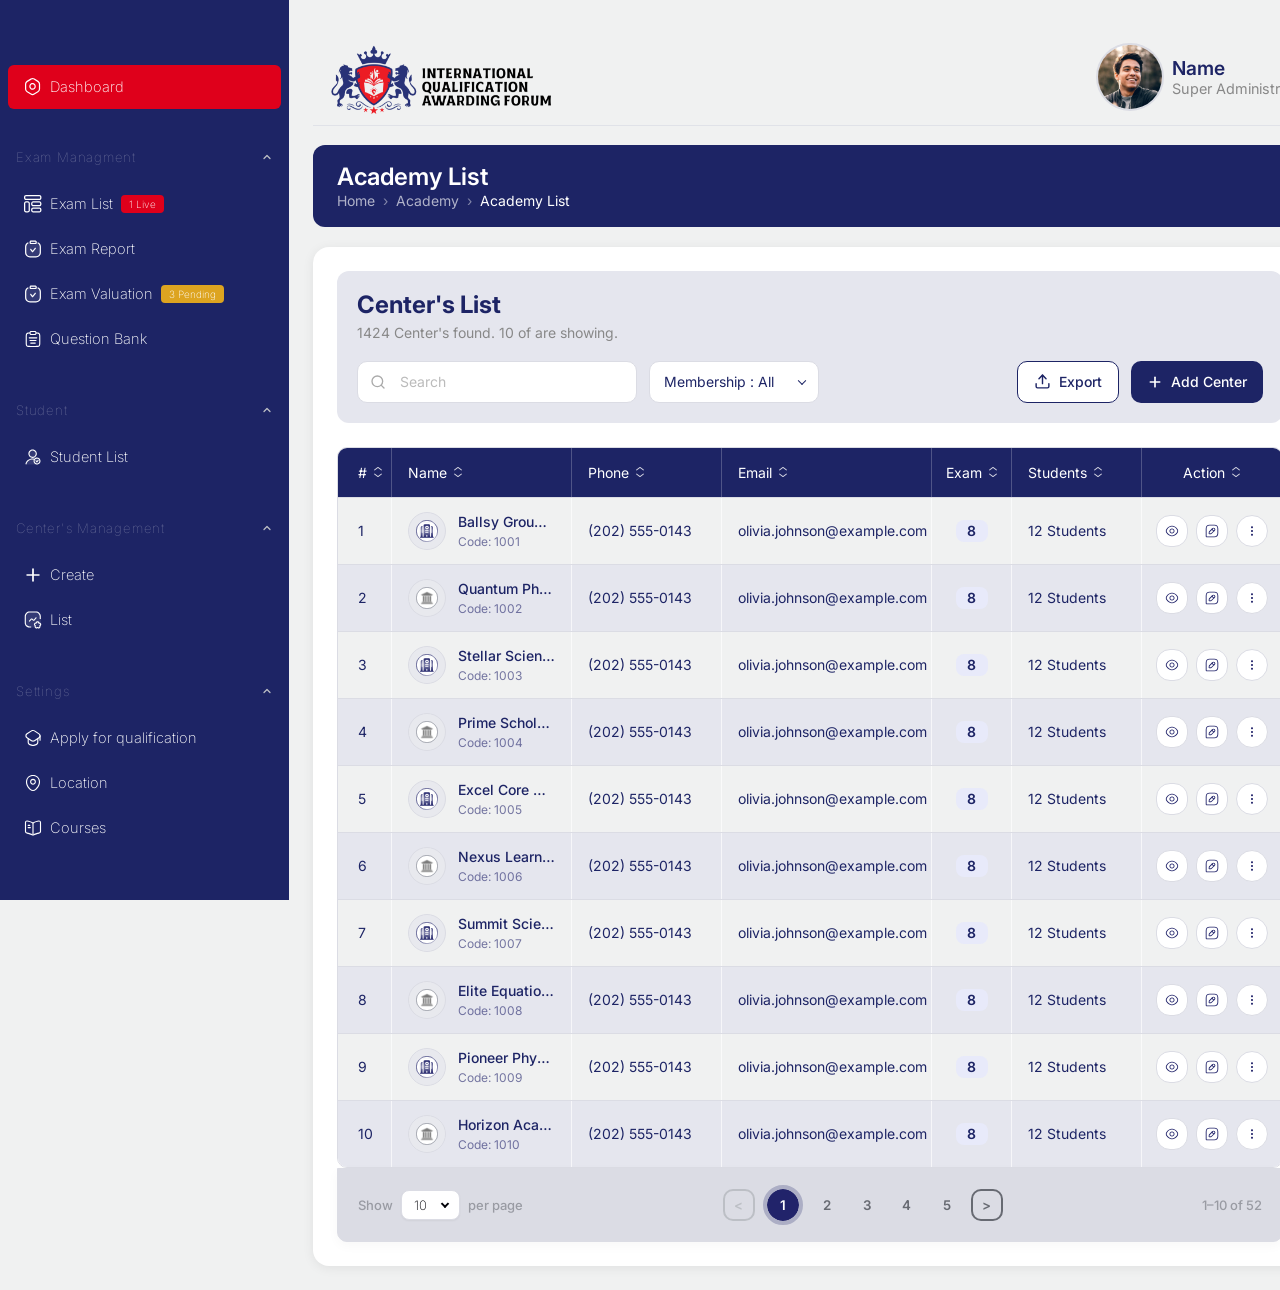
==== academy-list.html @ 402b2218 "Implement Academy List page responsive design adjustments, control box styling, sidebar fixes, and p" ====
<!DOCTYPE html>
<html lang="en">
<head>
<meta charset="UTF-8" />
<meta name="viewport" content="width=device-width, initial-scale=1.0" />
<title>Academy List – IQAF</title>
<link rel="preconnect" href="https://fonts.googleapis.com" />
<link rel="preconnect" href="https://fonts.gstatic.com" crossorigin />
<link href="https://fonts.googleapis.com/css2?family=Inter:wght@300;400;500;600;700;800;900&display=swap" rel="stylesheet" />

<!-- 1. Design tokens -->
<link rel="stylesheet" href="css/tokens.css" />
<!-- 2. Global reset -->
<link rel="stylesheet" href="css/base.css" />
<!-- 3. Page shell -->
<link rel="stylesheet" href="css/layout.css" />
<!-- 4. Shared components -->
<link rel="stylesheet" href="css/components/sidebar.css" />
<link rel="stylesheet" href="css/components/topbar.css" />
<link rel="stylesheet" href="css/components/table.css" />
<!-- 5. Academy List page styles (desktop) -->
<link rel="stylesheet" href="css/pages/academy-list.css" />
<!-- 6. Global responsive overrides -->
<link rel="stylesheet" href="css/responsive.css" />
<!-- 7. Academy List mobile overrides (must be last to win) -->
<link rel="stylesheet" href="css/pages/academy-list-responsive.css" />
</head>
<body class="al-page">

<!-- Hamburger (mobile) -->
<button class="hamburger" id="hamburger" aria-label="Toggle menu">
  <span></span><span></span><span></span><span></span>
</button>
<div class="overlay" id="overlay"></div>

<div class="layout">

  <!-- ==================== SIDEBAR ==================== -->
  <aside class="sidebar" id="sidebar">
    <nav class="sidebar-nav">

      <!-- Dashboard -->
      <a class="nav-item active" href="index.html">
        <img src="images/icon/Dashboard.svg" alt="" />
        Dashboard
      </a>

      <!-- Exam Management -->
      <div class="sidebar-group">
        <div class="nav-section-label">
          Exam Managment
          <svg class="chevron-svg" viewBox="0 0 24 24" fill="none" stroke="currentColor" stroke-width="2.5" stroke-linecap="round" stroke-linejoin="round"><path d="M18 15l-6-6-6 6"/></svg>
        </div>
        <div class="sidebar-group-content">
          <a class="nav-item" href="#">
            <img src="images/icon/ExamList.svg" alt="" />
            Exam List
            <span class="nav-badge badge-live">1 Live</span>
          </a>
          <a class="nav-item" href="#">
            <img src="images/icon/ExamReport.svg" alt="" />
            Exam Report
          </a>
          <a class="nav-item" href="#">
            <img src="images/icon/ExamValuation.svg" alt="" />
            Exam Valuation
            <span class="nav-badge badge-pending">3 Pending</span>
          </a>
          <a class="nav-item" href="#">
            <img src="images/icon/QuestionBank.svg" alt="" />
            Question Bank
          </a>
        </div>
      </div>

      <!-- Student -->
      <div class="sidebar-group">
        <div class="nav-section-label">
          Student
          <svg class="chevron-svg" viewBox="0 0 24 24" fill="none" stroke="currentColor" stroke-width="2.5" stroke-linecap="round" stroke-linejoin="round"><path d="M18 15l-6-6-6 6"/></svg>
        </div>
        <div class="sidebar-group-content">
          <a class="nav-item" href="#">
            <img src="images/icon/StudentList.svg" alt="" />
            Student List
          </a>
        </div>
      </div>

      <!-- Center's Management -->
      <div class="sidebar-group">
        <div class="nav-section-label">
          Center's Management
          <svg class="chevron-svg" viewBox="0 0 24 24" fill="none" stroke="currentColor" stroke-width="2.5" stroke-linecap="round" stroke-linejoin="round"><path d="M18 15l-6-6-6 6"/></svg>
        </div>
        <div class="sidebar-group-content">
          <a class="nav-item" href="#">
            <img src="images/icon/Create.svg" alt="" />
            Create
          </a>
          <a class="nav-item" href="academy-list.html">
            <img src="images/icon/List.svg" alt="" />
            List
          </a>
        </div>
      </div>

      <!-- Settings -->
      <div class="sidebar-group">
        <div class="nav-section-label">
          Settings
          <svg class="chevron-svg" viewBox="0 0 24 24" fill="none" stroke="currentColor" stroke-width="2.5" stroke-linecap="round" stroke-linejoin="round"><path d="M18 15l-6-6-6 6"/></svg>
        </div>
        <div class="sidebar-group-content">
          <a class="nav-item" href="#">
            <img src="images/icon/Applyforqualification.svg" alt="" />
            Apply for qualification
          </a>
          <a class="nav-item" href="#">
            <img src="images/icon/Location.svg" alt="" />
            Location
          </a>
          <a class="nav-item" href="#">
            <img src="images/icon/CoursesBook.svg" alt="" />
            Courses
          </a>
        </div>
      </div>

      <!-- Log Out -->
      <a class="nav-item logout" href="#">
        <img src="images/icon/LogOut.svg" alt="" />
        Log Out
      </a>

    </nav>
  </aside>

  <!-- ==================== MAIN ==================== -->
  <main class="main">

    <!-- TOPBAR -->
    <header class="topbar">
      <div class="topbar-logo">
        <img src="images/logo/logo.svg" alt="IQAF Logo" />
      </div>
      <div class="topbar-profile">
        <img src="images/people/SuperAdmin.jpg" alt="Admin" />
        <div>
          <div class="topbar-name">Name</div>
          <div class="topbar-role">Super Administrator</div>
        </div>
      </div>
    </header>

    <!-- PAGE CONTENT -->
    <div class="al-content">

      <!-- Page header band wrapper -->
      <div class="al-mobile-header-outer">
        <div class="al-page-header">
          <div class="al-header-left">
            <h1 class="al-page-title">Academy List</h1>
            <nav class="al-breadcrumb" aria-label="Breadcrumb">
              <span>Home</span>
              <span class="al-bc-sep">&#8250;</span>
              <span>Academy</span>
              <span class="al-bc-sep">&#8250;</span>
              <span class="al-bc-active">Academy List</span>
            </nav>
          </div>
          <div class="al-header-profile">
            <img src="images/people/SuperAdmin.jpg" alt="Super Admin" />
          </div>
        </div>
      </div>

      <!-- Outer white card -->
      <div class="al-outer-card">

        <!-- Section Controls Box -->
        <div class="al-controls-box">
          <!-- Section top: title + count -->
          <div class="al-section-top">
            <div class="al-section-heading">
              <h2 class="al-section-title">Center's List</h2>
              <p class="al-section-subtitle">1424 Center's found. 10 of are showing.</p>
            </div>
          </div>

          <!-- Controls: search + membership filter + export + add center (4-column grid) -->
          <div class="al-controls-row">
            <div class="al-search-wrap">
              <span class="al-search-icon" aria-hidden="true">
                <svg viewBox="0 0 24 24" fill="none" stroke="currentColor" stroke-width="2" stroke-linecap="round" stroke-linejoin="round">
                  <circle cx="11" cy="11" r="8"/>
                  <line x1="21" y1="21" x2="16.65" y2="16.65"/>
                </svg>
              </span>
              <input class="al-search-input" type="search" placeholder="Search" aria-label="Search centers" />
            </div>
            <div class="al-filter-wrap">
              <select class="al-filter-select" aria-label="Filter by membership">
                <option value="">Membership : All</option>
                <option value="basic">Basic</option>
                <option value="standard">Standard</option>
                <option value="premium">Premium</option>
              </select>
            </div>
            <div class="al-controls-actions">
              <button class="al-btn al-btn-export" type="button">
                <!-- Export / upload icon -->
                <svg viewBox="0 0 24 24" fill="none" stroke="currentColor" stroke-width="2" stroke-linecap="round" stroke-linejoin="round" aria-hidden="true">
                  <path d="M21 15v4a2 2 0 0 1-2 2H5a2 2 0 0 1-2-2v-4"/>
                  <polyline points="17 8 12 3 7 8"/>
                  <line x1="12" y1="3" x2="12" y2="15"/>
                </svg>
                Export
              </button>
              <button class="al-btn al-btn-add" type="button">
                <!-- Plus icon (SVG for consistent sizing) -->
                <svg width="16" height="16" viewBox="0 0 24 24" fill="none" stroke="currentColor" stroke-width="2.5" stroke-linecap="round" aria-hidden="true">
                  <line x1="12" y1="5" x2="12" y2="19"/>
                  <line x1="5" y1="12" x2="19" y2="12"/>
                </svg>
                Add Center
              </button>
            </div>
          </div>
        </div>

        <!-- Table wrapper (scrollable on narrow viewports) -->
        <div class="al-table-outer">
          <div class="al-table-border">
            <div class="al-table" role="table" aria-label="Centers List">

              <!-- ── HEADER ── -->
              <div class="al-thead" role="rowgroup">
                <div class="al-header-row" role="row">
                  <div class="al-th al-col-num" role="columnheader">
                    #
                    <svg class="al-sort-icon" viewBox="0 0 24 24" fill="none" stroke="currentColor" stroke-linecap="round" stroke-linejoin="round" aria-hidden="true">
                      <path class="al-sort-up"   d="M4 9l8-6 8 6"/>
                      <path class="al-sort-down" d="M4 15l8 6 8-6"/>
                    </svg>
                  </div>
                  <div class="al-th al-col-name" role="columnheader">
                    Name
                    <svg class="al-sort-icon" viewBox="0 0 24 24" fill="none" stroke="currentColor" stroke-linecap="round" stroke-linejoin="round" aria-hidden="true">
                      <path class="al-sort-up"   d="M4 9l8-6 8 6"/>
                      <path class="al-sort-down" d="M4 15l8 6 8-6"/>
                    </svg>
                  </div>
                  <div class="al-th al-col-phone" role="columnheader">
                    Phone
                    <svg class="al-sort-icon" viewBox="0 0 24 24" fill="none" stroke="currentColor" stroke-linecap="round" stroke-linejoin="round" aria-hidden="true">
                      <path class="al-sort-up"   d="M4 9l8-6 8 6"/>
                      <path class="al-sort-down" d="M4 15l8 6 8-6"/>
                    </svg>
                  </div>
                  <div class="al-th al-col-email" role="columnheader">
                    Email
                    <svg class="al-sort-icon" viewBox="0 0 24 24" fill="none" stroke="currentColor" stroke-linecap="round" stroke-linejoin="round" aria-hidden="true">
                      <path class="al-sort-up"   d="M4 9l8-6 8 6"/>
                      <path class="al-sort-down" d="M4 15l8 6 8-6"/>
                    </svg>
                  </div>
                  <div class="al-th al-col-exam" role="columnheader">
                    Exam
                    <svg class="al-sort-icon" viewBox="0 0 24 24" fill="none" stroke="currentColor" stroke-linecap="round" stroke-linejoin="round" aria-hidden="true">
                      <path class="al-sort-up"   d="M4 9l8-6 8 6"/>
                      <path class="al-sort-down" d="M4 15l8 6 8-6"/>
                    </svg>
                  </div>
                  <div class="al-th al-col-students" role="columnheader">
                    Students
                    <svg class="al-sort-icon" viewBox="0 0 24 24" fill="none" stroke="currentColor" stroke-linecap="round" stroke-linejoin="round" aria-hidden="true">
                      <path class="al-sort-up"   d="M4 9l8-6 8 6"/>
                      <path class="al-sort-down" d="M4 15l8 6 8-6"/>
                    </svg>
                  </div>
                  <div class="al-th al-col-action" role="columnheader">
                    Action
                    <svg class="al-sort-icon" viewBox="0 0 24 24" fill="none" stroke="currentColor" stroke-linecap="round" stroke-linejoin="round" aria-hidden="true">
                      <path class="al-sort-up"   d="M4 9l8-6 8 6"/>
                      <path class="al-sort-down" d="M4 15l8 6 8-6"/>
                    </svg>
                  </div>
                </div>
              </div><!-- /al-thead -->

              <!-- ── BODY ── -->
              <div class="al-tbody" role="rowgroup">

                <!-- ── ROW 1 ── -->
                <div class="al-row" role="row">
                  <div class="al-row-main">
                    <div class="al-td al-col-num" role="cell">1</div>
                    <div class="al-td al-col-name" role="cell">
                      <div class="al-center-info">
                        <div class="al-center-avatar">
                          <img src="images/icon/TopAcademies1.svg" alt="" />
                        </div>
                        <div class="al-center-text">
                          <div class="al-center-name">Ballsy Group Foundation ...</div>
                          <div class="al-center-code">Code: 1001</div>
                        </div>
                      </div>
                    </div>
                    <div class="al-td al-col-phone" role="cell">(202) 555-0143</div>
                    <div class="al-td al-col-email" role="cell">olivia.johnson@example.com</div>
                    <div class="al-td al-col-exam"  role="cell"><span class="al-exam-badge">8</span></div>
                    <div class="al-td al-col-students" role="cell">12 Students</div>
                    <div class="al-td al-col-action" role="cell">
                      <div class="action-icons">
                        <button class="action-btn" aria-label="View"><img src="images/icon/ActionEye.svg" alt="" /></button>
                        <button class="action-btn" aria-label="Edit"><img src="images/icon/ActionPen.svg" alt="" /></button>
                        <button class="action-btn" aria-label="More"><img src="images/icon/ActionDots.svg" alt="" /></button>
                      </div>
                    </div>
                    <button class="al-expand-btn" aria-label="Expand row" aria-expanded="false">
                      <svg viewBox="0 0 24 24" fill="none" stroke="currentColor" stroke-width="2.5" stroke-linecap="round" stroke-linejoin="round"><path d="M15 3h6v6"/><path d="M9 21H3v-6"/><line x1="21" y1="3" x2="14" y2="10"/><line x1="3" y1="21" x2="10" y2="14"/></svg>
                    </button>
                  </div>
                  <div class="al-row-detail">
                    <div class="al-detail-item"><span class="al-detail-label">Sl</span><span class="al-detail-value">: 1</span></div>
                    <div class="al-detail-item">
                      <span class="al-detail-label">Name</span>
                      <span class="al-detail-value">
                        <div class="al-center-info">
                          <div class="al-center-avatar"><img src="images/icon/TopAcademies1.svg" alt="" /></div>
                          <div class="al-center-text">
                            <div class="al-center-name">Ballsy Group Foundation ...</div>
                            <div class="al-center-code">Code: 1001</div>
                          </div>
                        </div>
                      </span>
                    </div>
                    <div class="al-detail-item"><span class="al-detail-label">Phone</span><span class="al-detail-value">(202) 555-0143</span></div>
                    <div class="al-detail-item"><span class="al-detail-label">Email</span><span class="al-detail-value">olivia.johnson@example.com</span></div>
                    <div class="al-detail-item"><span class="al-detail-label">Exam</span><span class="al-detail-value"><span class="al-exam-badge">8</span></span></div>
                    <div class="al-detail-item"><span class="al-detail-label">Students</span><span class="al-detail-value">12 Students</span></div>
                    <div class="al-detail-item">
                      <span class="al-detail-label">Action</span>
                      <span class="al-detail-value">
                        <div class="action-icons">
                          <button class="action-btn" aria-label="View"><img src="images/icon/ActionEye.svg" alt="" /></button>
                          <button class="action-btn" aria-label="Edit"><img src="images/icon/ActionPen.svg" alt="" /></button>
                          <button class="action-btn" aria-label="More"><img src="images/icon/ActionDots.svg" alt="" /></button>
                        </div>
                      </span>
                    </div>
                    <button class="al-collapse-btn" type="button">Collapse Table</button>
                  </div>
                </div>

                <!-- ── ROW 2 ── -->
                <div class="al-row" role="row">
                  <div class="al-row-main">
                    <div class="al-td al-col-num" role="cell">2</div>
                    <div class="al-td al-col-name" role="cell">
                      <div class="al-center-info">
                        <div class="al-center-avatar"><img src="images/icon/TopAcademies2.svg" alt="" /></div>
                        <div class="al-center-text">
                          <div class="al-center-name">Quantum Physics Institute</div>
                          <div class="al-center-code">Code: 1002</div>
                        </div>
                      </div>
                    </div>
                    <div class="al-td al-col-phone" role="cell">(202) 555-0143</div>
                    <div class="al-td al-col-email" role="cell">olivia.johnson@example.com</div>
                    <div class="al-td al-col-exam"  role="cell"><span class="al-exam-badge">8</span></div>
                    <div class="al-td al-col-students" role="cell">12 Students</div>
                    <div class="al-td al-col-action" role="cell">
                      <div class="action-icons">
                        <button class="action-btn" aria-label="View"><img src="images/icon/ActionEye.svg" alt="" /></button>
                        <button class="action-btn" aria-label="Edit"><img src="images/icon/ActionPen.svg" alt="" /></button>
                        <button class="action-btn" aria-label="More"><img src="images/icon/ActionDots.svg" alt="" /></button>
                      </div>
                    </div>
                    <button class="al-expand-btn" aria-label="Expand row" aria-expanded="false">
                      <svg viewBox="0 0 24 24" fill="none" stroke="currentColor" stroke-width="2.5" stroke-linecap="round" stroke-linejoin="round"><path d="M15 3h6v6"/><path d="M9 21H3v-6"/><line x1="21" y1="3" x2="14" y2="10"/><line x1="3" y1="21" x2="10" y2="14"/></svg>
                    </button>
                  </div>
                  <div class="al-row-detail">
                    <div class="al-detail-item"><span class="al-detail-label">Sl</span><span class="al-detail-value">: 2</span></div>
                    <div class="al-detail-item">
                      <span class="al-detail-label">Name</span>
                      <span class="al-detail-value">
                        <div class="al-center-info">
                          <div class="al-center-avatar"><img src="images/icon/TopAcademies2.svg" alt="" /></div>
                          <div class="al-center-text">
                            <div class="al-center-name">Quantum Physics Institute</div>
                            <div class="al-center-code">Code: 1002</div>
                          </div>
                        </div>
                      </span>
                    </div>
                    <div class="al-detail-item"><span class="al-detail-label">Phone</span><span class="al-detail-value">(202) 555-0143</span></div>
                    <div class="al-detail-item"><span class="al-detail-label">Email</span><span class="al-detail-value">olivia.johnson@example.com</span></div>
                    <div class="al-detail-item"><span class="al-detail-label">Exam</span><span class="al-detail-value"><span class="al-exam-badge">8</span></span></div>
                    <div class="al-detail-item"><span class="al-detail-label">Students</span><span class="al-detail-value">12 Students</span></div>
                    <div class="al-detail-item">
                      <span class="al-detail-label">Action</span>
                      <span class="al-detail-value">
                        <div class="action-icons">
                          <button class="action-btn" aria-label="View"><img src="images/icon/ActionEye.svg" alt="" /></button>
                          <button class="action-btn" aria-label="Edit"><img src="images/icon/ActionPen.svg" alt="" /></button>
                          <button class="action-btn" aria-label="More"><img src="images/icon/ActionDots.svg" alt="" /></button>
                        </div>
                      </span>
                    </div>
                    <button class="al-collapse-btn" type="button">Collapse Table</button>
                  </div>
                </div>

                <!-- ── ROW 3 ── -->
                <div class="al-row" role="row">
                  <div class="al-row-main">
                    <div class="al-td al-col-num" role="cell">3</div>
                    <div class="al-td al-col-name" role="cell">
                      <div class="al-center-info">
                        <div class="al-center-avatar"><img src="images/icon/TopAcademies1.svg" alt="" /></div>
                        <div class="al-center-text">
                          <div class="al-center-name">Stellar Science Academy</div>
                          <div class="al-center-code">Code: 1003</div>
                        </div>
                      </div>
                    </div>
                    <div class="al-td al-col-phone" role="cell">(202) 555-0143</div>
                    <div class="al-td al-col-email" role="cell">olivia.johnson@example.com</div>
                    <div class="al-td al-col-exam"  role="cell"><span class="al-exam-badge">8</span></div>
                    <div class="al-td al-col-students" role="cell">12 Students</div>
                    <div class="al-td al-col-action" role="cell">
                      <div class="action-icons">
                        <button class="action-btn" aria-label="View"><img src="images/icon/ActionEye.svg" alt="" /></button>
                        <button class="action-btn" aria-label="Edit"><img src="images/icon/ActionPen.svg" alt="" /></button>
                        <button class="action-btn" aria-label="More"><img src="images/icon/ActionDots.svg" alt="" /></button>
                      </div>
                    </div>
                    <button class="al-expand-btn" aria-label="Expand row" aria-expanded="false">
                      <svg viewBox="0 0 24 24" fill="none" stroke="currentColor" stroke-width="2.5" stroke-linecap="round" stroke-linejoin="round"><path d="M15 3h6v6"/><path d="M9 21H3v-6"/><line x1="21" y1="3" x2="14" y2="10"/><line x1="3" y1="21" x2="10" y2="14"/></svg>
                    </button>
                  </div>
                  <div class="al-row-detail">
                    <div class="al-detail-item"><span class="al-detail-label">Sl</span><span class="al-detail-value">: 3</span></div>
                    <div class="al-detail-item">
                      <span class="al-detail-label">Name</span>
                      <span class="al-detail-value">
                        <div class="al-center-info">
                          <div class="al-center-avatar"><img src="images/icon/TopAcademies1.svg" alt="" /></div>
                          <div class="al-center-text">
                            <div class="al-center-name">Stellar Science Academy</div>
                            <div class="al-center-code">Code: 1003</div>
                          </div>
                        </div>
                      </span>
                    </div>
                    <div class="al-detail-item"><span class="al-detail-label">Phone</span><span class="al-detail-value">(202) 555-0143</span></div>
                    <div class="al-detail-item"><span class="al-detail-label">Email</span><span class="al-detail-value">olivia.johnson@example.com</span></div>
                    <div class="al-detail-item"><span class="al-detail-label">Exam</span><span class="al-detail-value"><span class="al-exam-badge">8</span></span></div>
                    <div class="al-detail-item"><span class="al-detail-label">Students</span><span class="al-detail-value">12 Students</span></div>
                    <div class="al-detail-item">
                      <span class="al-detail-label">Action</span>
                      <span class="al-detail-value">
                        <div class="action-icons">
                          <button class="action-btn" aria-label="View"><img src="images/icon/ActionEye.svg" alt="" /></button>
                          <button class="action-btn" aria-label="Edit"><img src="images/icon/ActionPen.svg" alt="" /></button>
                          <button class="action-btn" aria-label="More"><img src="images/icon/ActionDots.svg" alt="" /></button>
                        </div>
                      </span>
                    </div>
                    <button class="al-collapse-btn" type="button">Collapse Table</button>
                  </div>
                </div>

                <!-- ── ROW 4 ── -->
                <div class="al-row" role="row">
                  <div class="al-row-main">
                    <div class="al-td al-col-num" role="cell">4</div>
                    <div class="al-td al-col-name" role="cell">
                      <div class="al-center-info">
                        <div class="al-center-avatar"><img src="images/icon/TopAcademies2.svg" alt="" /></div>
                        <div class="al-center-text">
                          <div class="al-center-name">Prime Scholars Academy</div>
                          <div class="al-center-code">Code: 1004</div>
                        </div>
                      </div>
                    </div>
                    <div class="al-td al-col-phone" role="cell">(202) 555-0143</div>
                    <div class="al-td al-col-email" role="cell">olivia.johnson@example.com</div>
                    <div class="al-td al-col-exam"  role="cell"><span class="al-exam-badge">8</span></div>
                    <div class="al-td al-col-students" role="cell">12 Students</div>
                    <div class="al-td al-col-action" role="cell">
                      <div class="action-icons">
                        <button class="action-btn" aria-label="View"><img src="images/icon/ActionEye.svg" alt="" /></button>
                        <button class="action-btn" aria-label="Edit"><img src="images/icon/ActionPen.svg" alt="" /></button>
                        <button class="action-btn" aria-label="More"><img src="images/icon/ActionDots.svg" alt="" /></button>
                      </div>
                    </div>
                    <button class="al-expand-btn" aria-label="Expand row" aria-expanded="false">
                      <svg viewBox="0 0 24 24" fill="none" stroke="currentColor" stroke-width="2.5" stroke-linecap="round" stroke-linejoin="round"><path d="M15 3h6v6"/><path d="M9 21H3v-6"/><line x1="21" y1="3" x2="14" y2="10"/><line x1="3" y1="21" x2="10" y2="14"/></svg>
                    </button>
                  </div>
                  <div class="al-row-detail">
                    <div class="al-detail-item"><span class="al-detail-label">Sl</span><span class="al-detail-value">: 4</span></div>
                    <div class="al-detail-item">
                      <span class="al-detail-label">Name</span>
                      <span class="al-detail-value">
                        <div class="al-center-info">
                          <div class="al-center-avatar"><img src="images/icon/TopAcademies2.svg" alt="" /></div>
                          <div class="al-center-text">
                            <div class="al-center-name">Prime Scholars Academy</div>
                            <div class="al-center-code">Code: 1004</div>
                          </div>
                        </div>
                      </span>
                    </div>
                    <div class="al-detail-item"><span class="al-detail-label">Phone</span><span class="al-detail-value">(202) 555-0143</span></div>
                    <div class="al-detail-item"><span class="al-detail-label">Email</span><span class="al-detail-value">olivia.johnson@example.com</span></div>
                    <div class="al-detail-item"><span class="al-detail-label">Exam</span><span class="al-detail-value"><span class="al-exam-badge">8</span></span></div>
                    <div class="al-detail-item"><span class="al-detail-label">Students</span><span class="al-detail-value">12 Students</span></div>
                    <div class="al-detail-item">
                      <span class="al-detail-label">Action</span>
                      <span class="al-detail-value">
                        <div class="action-icons">
                          <button class="action-btn" aria-label="View"><img src="images/icon/ActionEye.svg" alt="" /></button>
                          <button class="action-btn" aria-label="Edit"><img src="images/icon/ActionPen.svg" alt="" /></button>
                          <button class="action-btn" aria-label="More"><img src="images/icon/ActionDots.svg" alt="" /></button>
                        </div>
                      </span>
                    </div>
                    <button class="al-collapse-btn" type="button">Collapse Table</button>
                  </div>
                </div>

                <!-- ── ROW 5 ── -->
                <div class="al-row" role="row">
                  <div class="al-row-main">
                    <div class="al-td al-col-num" role="cell">5</div>
                    <div class="al-td al-col-name" role="cell">
                      <div class="al-center-info">
                        <div class="al-center-avatar"><img src="images/icon/TopAcademies1.svg" alt="" /></div>
                        <div class="al-center-text">
                          <div class="al-center-name">Excel Core Academy</div>
                          <div class="al-center-code">Code: 1005</div>
                        </div>
                      </div>
                    </div>
                    <div class="al-td al-col-phone" role="cell">(202) 555-0143</div>
                    <div class="al-td al-col-email" role="cell">olivia.johnson@example.com</div>
                    <div class="al-td al-col-exam"  role="cell"><span class="al-exam-badge">8</span></div>
                    <div class="al-td al-col-students" role="cell">12 Students</div>
                    <div class="al-td al-col-action" role="cell">
                      <div class="action-icons">
                        <button class="action-btn" aria-label="View"><img src="images/icon/ActionEye.svg" alt="" /></button>
                        <button class="action-btn" aria-label="Edit"><img src="images/icon/ActionPen.svg" alt="" /></button>
                        <button class="action-btn" aria-label="More"><img src="images/icon/ActionDots.svg" alt="" /></button>
                      </div>
                    </div>
                    <button class="al-expand-btn" aria-label="Expand row" aria-expanded="false">
                      <svg viewBox="0 0 24 24" fill="none" stroke="currentColor" stroke-width="2.5" stroke-linecap="round" stroke-linejoin="round"><path d="M15 3h6v6"/><path d="M9 21H3v-6"/><line x1="21" y1="3" x2="14" y2="10"/><line x1="3" y1="21" x2="10" y2="14"/></svg>
                    </button>
                  </div>
                  <div class="al-row-detail">
                    <div class="al-detail-item"><span class="al-detail-label">Sl</span><span class="al-detail-value">: 5</span></div>
                    <div class="al-detail-item">
                      <span class="al-detail-label">Name</span>
                      <span class="al-detail-value">
                        <div class="al-center-info">
                          <div class="al-center-avatar"><img src="images/icon/TopAcademies1.svg" alt="" /></div>
                          <div class="al-center-text">
                            <div class="al-center-name">Excel Core Academy</div>
                            <div class="al-center-code">Code: 1005</div>
                          </div>
                        </div>
                      </span>
                    </div>
                    <div class="al-detail-item"><span class="al-detail-label">Phone</span><span class="al-detail-value">(202) 555-0143</span></div>
                    <div class="al-detail-item"><span class="al-detail-label">Email</span><span class="al-detail-value">olivia.johnson@example.com</span></div>
                    <div class="al-detail-item"><span class="al-detail-label">Exam</span><span class="al-detail-value"><span class="al-exam-badge">8</span></span></div>
                    <div class="al-detail-item"><span class="al-detail-label">Students</span><span class="al-detail-value">12 Students</span></div>
                    <div class="al-detail-item">
                      <span class="al-detail-label">Action</span>
                      <span class="al-detail-value">
                        <div class="action-icons">
                          <button class="action-btn" aria-label="View"><img src="images/icon/ActionEye.svg" alt="" /></button>
                          <button class="action-btn" aria-label="Edit"><img src="images/icon/ActionPen.svg" alt="" /></button>
                          <button class="action-btn" aria-label="More"><img src="images/icon/ActionDots.svg" alt="" /></button>
                        </div>
                      </span>
                    </div>
                    <button class="al-collapse-btn" type="button">Collapse Table</button>
                  </div>
                </div>

                <!-- ── ROW 6 ── -->
                <div class="al-row" role="row">
                  <div class="al-row-main">
                    <div class="al-td al-col-num" role="cell">6</div>
                    <div class="al-td al-col-name" role="cell">
                      <div class="al-center-info">
                        <div class="al-center-avatar"><img src="images/icon/TopAcademies2.svg" alt="" /></div>
                        <div class="al-center-text">
                          <div class="al-center-name">Nexus Learning Hub</div>
                          <div class="al-center-code">Code: 1006</div>
                        </div>
                      </div>
                    </div>
                    <div class="al-td al-col-phone" role="cell">(202) 555-0143</div>
                    <div class="al-td al-col-email" role="cell">olivia.johnson@example.com</div>
                    <div class="al-td al-col-exam"  role="cell"><span class="al-exam-badge">8</span></div>
                    <div class="al-td al-col-students" role="cell">12 Students</div>
                    <div class="al-td al-col-action" role="cell">
                      <div class="action-icons">
                        <button class="action-btn" aria-label="View"><img src="images/icon/ActionEye.svg" alt="" /></button>
                        <button class="action-btn" aria-label="Edit"><img src="images/icon/ActionPen.svg" alt="" /></button>
                        <button class="action-btn" aria-label="More"><img src="images/icon/ActionDots.svg" alt="" /></button>
                      </div>
                    </div>
                    <button class="al-expand-btn" aria-label="Expand row" aria-expanded="false">
                      <svg viewBox="0 0 24 24" fill="none" stroke="currentColor" stroke-width="2.5" stroke-linecap="round" stroke-linejoin="round"><path d="M15 3h6v6"/><path d="M9 21H3v-6"/><line x1="21" y1="3" x2="14" y2="10"/><line x1="3" y1="21" x2="10" y2="14"/></svg>
                    </button>
                  </div>
                  <div class="al-row-detail">
                    <div class="al-detail-item"><span class="al-detail-label">Sl</span><span class="al-detail-value">: 6</span></div>
                    <div class="al-detail-item">
                      <span class="al-detail-label">Name</span>
                      <span class="al-detail-value">
                        <div class="al-center-info">
                          <div class="al-center-avatar"><img src="images/icon/TopAcademies2.svg" alt="" /></div>
                          <div class="al-center-text">
                            <div class="al-center-name">Nexus Learning Hub</div>
                            <div class="al-center-code">Code: 1006</div>
                          </div>
                        </div>
                      </span>
                    </div>
                    <div class="al-detail-item"><span class="al-detail-label">Phone</span><span class="al-detail-value">(202) 555-0143</span></div>
                    <div class="al-detail-item"><span class="al-detail-label">Email</span><span class="al-detail-value">olivia.johnson@example.com</span></div>
                    <div class="al-detail-item"><span class="al-detail-label">Exam</span><span class="al-detail-value"><span class="al-exam-badge">8</span></span></div>
                    <div class="al-detail-item"><span class="al-detail-label">Students</span><span class="al-detail-value">12 Students</span></div>
                    <div class="al-detail-item">
                      <span class="al-detail-label">Action</span>
                      <span class="al-detail-value">
                        <div class="action-icons">
                          <button class="action-btn" aria-label="View"><img src="images/icon/ActionEye.svg" alt="" /></button>
                          <button class="action-btn" aria-label="Edit"><img src="images/icon/ActionPen.svg" alt="" /></button>
                          <button class="action-btn" aria-label="More"><img src="images/icon/ActionDots.svg" alt="" /></button>
                        </div>
                      </span>
                    </div>
                    <button class="al-collapse-btn" type="button">Collapse Table</button>
                  </div>
                </div>

                <!-- ── ROW 7 ── -->
                <div class="al-row" role="row">
                  <div class="al-row-main">
                    <div class="al-td al-col-num" role="cell">7</div>
                    <div class="al-td al-col-name" role="cell">
                      <div class="al-center-info">
                        <div class="al-center-avatar"><img src="images/icon/TopAcademies1.svg" alt="" /></div>
                        <div class="al-center-text">
                          <div class="al-center-name">Summit Science Centre</div>
                          <div class="al-center-code">Code: 1007</div>
                        </div>
                      </div>
                    </div>
                    <div class="al-td al-col-phone" role="cell">(202) 555-0143</div>
                    <div class="al-td al-col-email" role="cell">olivia.johnson@example.com</div>
                    <div class="al-td al-col-exam"  role="cell"><span class="al-exam-badge">8</span></div>
                    <div class="al-td al-col-students" role="cell">12 Students</div>
                    <div class="al-td al-col-action" role="cell">
                      <div class="action-icons">
                        <button class="action-btn" aria-label="View"><img src="images/icon/ActionEye.svg" alt="" /></button>
                        <button class="action-btn" aria-label="Edit"><img src="images/icon/ActionPen.svg" alt="" /></button>
                        <button class="action-btn" aria-label="More"><img src="images/icon/ActionDots.svg" alt="" /></button>
                      </div>
                    </div>
                    <button class="al-expand-btn" aria-label="Expand row" aria-expanded="false">
                      <svg viewBox="0 0 24 24" fill="none" stroke="currentColor" stroke-width="2.5" stroke-linecap="round" stroke-linejoin="round"><path d="M15 3h6v6"/><path d="M9 21H3v-6"/><line x1="21" y1="3" x2="14" y2="10"/><line x1="3" y1="21" x2="10" y2="14"/></svg>
                    </button>
                  </div>
                  <div class="al-row-detail">
                    <div class="al-detail-item"><span class="al-detail-label">Sl</span><span class="al-detail-value">: 7</span></div>
                    <div class="al-detail-item">
                      <span class="al-detail-label">Name</span>
                      <span class="al-detail-value">
                        <div class="al-center-info">
                          <div class="al-center-avatar"><img src="images/icon/TopAcademies1.svg" alt="" /></div>
                          <div class="al-center-text">
                            <div class="al-center-name">Summit Science Centre</div>
                            <div class="al-center-code">Code: 1007</div>
                          </div>
                        </div>
                      </span>
                    </div>
                    <div class="al-detail-item"><span class="al-detail-label">Phone</span><span class="al-detail-value">(202) 555-0143</span></div>
                    <div class="al-detail-item"><span class="al-detail-label">Email</span><span class="al-detail-value">olivia.johnson@example.com</span></div>
                    <div class="al-detail-item"><span class="al-detail-label">Exam</span><span class="al-detail-value"><span class="al-exam-badge">8</span></span></div>
                    <div class="al-detail-item"><span class="al-detail-label">Students</span><span class="al-detail-value">12 Students</span></div>
                    <div class="al-detail-item">
                      <span class="al-detail-label">Action</span>
                      <span class="al-detail-value">
                        <div class="action-icons">
                          <button class="action-btn" aria-label="View"><img src="images/icon/ActionEye.svg" alt="" /></button>
                          <button class="action-btn" aria-label="Edit"><img src="images/icon/ActionPen.svg" alt="" /></button>
                          <button class="action-btn" aria-label="More"><img src="images/icon/ActionDots.svg" alt="" /></button>
                        </div>
                      </span>
                    </div>
                    <button class="al-collapse-btn" type="button">Collapse Table</button>
                  </div>
                </div>

                <!-- ── ROW 8 ── -->
                <div class="al-row" role="row">
                  <div class="al-row-main">
                    <div class="al-td al-col-num" role="cell">8</div>
                    <div class="al-td al-col-name" role="cell">
                      <div class="al-center-info">
                        <div class="al-center-avatar"><img src="images/icon/TopAcademies2.svg" alt="" /></div>
                        <div class="al-center-text">
                          <div class="al-center-name">Elite Equation Academy</div>
                          <div class="al-center-code">Code: 1008</div>
                        </div>
                      </div>
                    </div>
                    <div class="al-td al-col-phone" role="cell">(202) 555-0143</div>
                    <div class="al-td al-col-email" role="cell">olivia.johnson@example.com</div>
                    <div class="al-td al-col-exam"  role="cell"><span class="al-exam-badge">8</span></div>
                    <div class="al-td al-col-students" role="cell">12 Students</div>
                    <div class="al-td al-col-action" role="cell">
                      <div class="action-icons">
                        <button class="action-btn" aria-label="View"><img src="images/icon/ActionEye.svg" alt="" /></button>
                        <button class="action-btn" aria-label="Edit"><img src="images/icon/ActionPen.svg" alt="" /></button>
                        <button class="action-btn" aria-label="More"><img src="images/icon/ActionDots.svg" alt="" /></button>
                      </div>
                    </div>
                    <button class="al-expand-btn" aria-label="Expand row" aria-expanded="false">
                      <svg viewBox="0 0 24 24" fill="none" stroke="currentColor" stroke-width="2.5" stroke-linecap="round" stroke-linejoin="round"><path d="M15 3h6v6"/><path d="M9 21H3v-6"/><line x1="21" y1="3" x2="14" y2="10"/><line x1="3" y1="21" x2="10" y2="14"/></svg>
                    </button>
                  </div>
                  <div class="al-row-detail">
                    <div class="al-detail-item"><span class="al-detail-label">Sl</span><span class="al-detail-value">: 8</span></div>
                    <div class="al-detail-item">
                      <span class="al-detail-label">Name</span>
                      <span class="al-detail-value">
                        <div class="al-center-info">
                          <div class="al-center-avatar"><img src="images/icon/TopAcademies2.svg" alt="" /></div>
                          <div class="al-center-text">
                            <div class="al-center-name">Elite Equation Academy</div>
                            <div class="al-center-code">Code: 1008</div>
                          </div>
                        </div>
                      </span>
                    </div>
                    <div class="al-detail-item"><span class="al-detail-label">Phone</span><span class="al-detail-value">(202) 555-0143</span></div>
                    <div class="al-detail-item"><span class="al-detail-label">Email</span><span class="al-detail-value">olivia.johnson@example.com</span></div>
                    <div class="al-detail-item"><span class="al-detail-label">Exam</span><span class="al-detail-value"><span class="al-exam-badge">8</span></span></div>
                    <div class="al-detail-item"><span class="al-detail-label">Students</span><span class="al-detail-value">12 Students</span></div>
                    <div class="al-detail-item">
                      <span class="al-detail-label">Action</span>
                      <span class="al-detail-value">
                        <div class="action-icons">
                          <button class="action-btn" aria-label="View"><img src="images/icon/ActionEye.svg" alt="" /></button>
                          <button class="action-btn" aria-label="Edit"><img src="images/icon/ActionPen.svg" alt="" /></button>
                          <button class="action-btn" aria-label="More"><img src="images/icon/ActionDots.svg" alt="" /></button>
                        </div>
                      </span>
                    </div>
                    <button class="al-collapse-btn" type="button">Collapse Table</button>
                  </div>
                </div>

                <!-- ── ROW 9 ── -->
                <div class="al-row" role="row">
                  <div class="al-row-main">
                    <div class="al-td al-col-num" role="cell">9</div>
                    <div class="al-td al-col-name" role="cell">
                      <div class="al-center-info">
                        <div class="al-center-avatar"><img src="images/icon/TopAcademies1.svg" alt="" /></div>
                        <div class="al-center-text">
                          <div class="al-center-name">Pioneer Physics Lab</div>
                          <div class="al-center-code">Code: 1009</div>
                        </div>
                      </div>
                    </div>
                    <div class="al-td al-col-phone" role="cell">(202) 555-0143</div>
                    <div class="al-td al-col-email" role="cell">olivia.johnson@example.com</div>
                    <div class="al-td al-col-exam"  role="cell"><span class="al-exam-badge">8</span></div>
                    <div class="al-td al-col-students" role="cell">12 Students</div>
                    <div class="al-td al-col-action" role="cell">
                      <div class="action-icons">
                        <button class="action-btn" aria-label="View"><img src="images/icon/ActionEye.svg" alt="" /></button>
                        <button class="action-btn" aria-label="Edit"><img src="images/icon/ActionPen.svg" alt="" /></button>
                        <button class="action-btn" aria-label="More"><img src="images/icon/ActionDots.svg" alt="" /></button>
                      </div>
                    </div>
                    <button class="al-expand-btn" aria-label="Expand row" aria-expanded="false">
                      <svg viewBox="0 0 24 24" fill="none" stroke="currentColor" stroke-width="2.5" stroke-linecap="round" stroke-linejoin="round"><path d="M15 3h6v6"/><path d="M9 21H3v-6"/><line x1="21" y1="3" x2="14" y2="10"/><line x1="3" y1="21" x2="10" y2="14"/></svg>
                    </button>
                  </div>
                  <div class="al-row-detail">
                    <div class="al-detail-item"><span class="al-detail-label">Sl</span><span class="al-detail-value">: 9</span></div>
                    <div class="al-detail-item">
                      <span class="al-detail-label">Name</span>
                      <span class="al-detail-value">
                        <div class="al-center-info">
                          <div class="al-center-avatar"><img src="images/icon/TopAcademies1.svg" alt="" /></div>
                          <div class="al-center-text">
                            <div class="al-center-name">Pioneer Physics Lab</div>
                            <div class="al-center-code">Code: 1009</div>
                          </div>
                        </div>
                      </span>
                    </div>
                    <div class="al-detail-item"><span class="al-detail-label">Phone</span><span class="al-detail-value">(202) 555-0143</span></div>
                    <div class="al-detail-item"><span class="al-detail-label">Email</span><span class="al-detail-value">olivia.johnson@example.com</span></div>
                    <div class="al-detail-item"><span class="al-detail-label">Exam</span><span class="al-detail-value"><span class="al-exam-badge">8</span></span></div>
                    <div class="al-detail-item"><span class="al-detail-label">Students</span><span class="al-detail-value">12 Students</span></div>
                    <div class="al-detail-item">
                      <span class="al-detail-label">Action</span>
                      <span class="al-detail-value">
                        <div class="action-icons">
                          <button class="action-btn" aria-label="View"><img src="images/icon/ActionEye.svg" alt="" /></button>
                          <button class="action-btn" aria-label="Edit"><img src="images/icon/ActionPen.svg" alt="" /></button>
                          <button class="action-btn" aria-label="More"><img src="images/icon/ActionDots.svg" alt="" /></button>
                        </div>
                      </span>
                    </div>
                    <button class="al-collapse-btn" type="button">Collapse Table</button>
                  </div>
                </div>

                <!-- ── ROW 10 ── -->
                <div class="al-row" role="row">
                  <div class="al-row-main">
                    <div class="al-td al-col-num" role="cell">10</div>
                    <div class="al-td al-col-name" role="cell">
                      <div class="al-center-info">
                        <div class="al-center-avatar"><img src="images/icon/TopAcademies2.svg" alt="" /></div>
                        <div class="al-center-text">
                          <div class="al-center-name">Horizon Academic Institute</div>
                          <div class="al-center-code">Code: 1010</div>
                        </div>
                      </div>
                    </div>
                    <div class="al-td al-col-phone" role="cell">(202) 555-0143</div>
                    <div class="al-td al-col-email" role="cell">olivia.johnson@example.com</div>
                    <div class="al-td al-col-exam"  role="cell"><span class="al-exam-badge">8</span></div>
                    <div class="al-td al-col-students" role="cell">12 Students</div>
                    <div class="al-td al-col-action" role="cell">
                      <div class="action-icons">
                        <button class="action-btn" aria-label="View"><img src="images/icon/ActionEye.svg" alt="" /></button>
                        <button class="action-btn" aria-label="Edit"><img src="images/icon/ActionPen.svg" alt="" /></button>
                        <button class="action-btn" aria-label="More"><img src="images/icon/ActionDots.svg" alt="" /></button>
                      </div>
                    </div>
                    <button class="al-expand-btn" aria-label="Expand row" aria-expanded="false">
                      <svg viewBox="0 0 24 24" fill="none" stroke="currentColor" stroke-width="2.5" stroke-linecap="round" stroke-linejoin="round"><path d="M15 3h6v6"/><path d="M9 21H3v-6"/><line x1="21" y1="3" x2="14" y2="10"/><line x1="3" y1="21" x2="10" y2="14"/></svg>
                    </button>
                  </div>
                  <div class="al-row-detail">
                    <div class="al-detail-item"><span class="al-detail-label">Sl</span><span class="al-detail-value">: 10</span></div>
                    <div class="al-detail-item">
                      <span class="al-detail-label">Name</span>
                      <span class="al-detail-value">
                        <div class="al-center-info">
                          <div class="al-center-avatar"><img src="images/icon/TopAcademies2.svg" alt="" /></div>
                          <div class="al-center-text">
                            <div class="al-center-name">Horizon Academic Institute</div>
                            <div class="al-center-code">Code: 1010</div>
                          </div>
                        </div>
                      </span>
                    </div>
                    <div class="al-detail-item"><span class="al-detail-label">Phone</span><span class="al-detail-value">(202) 555-0143</span></div>
                    <div class="al-detail-item"><span class="al-detail-label">Email</span><span class="al-detail-value">olivia.johnson@example.com</span></div>
                    <div class="al-detail-item"><span class="al-detail-label">Exam</span><span class="al-detail-value"><span class="al-exam-badge">8</span></span></div>
                    <div class="al-detail-item"><span class="al-detail-label">Students</span><span class="al-detail-value">12 Students</span></div>
                    <div class="al-detail-item">
                      <span class="al-detail-label">Action</span>
                      <span class="al-detail-value">
                        <div class="action-icons">
                          <button class="action-btn" aria-label="View"><img src="images/icon/ActionEye.svg" alt="" /></button>
                          <button class="action-btn" aria-label="Edit"><img src="images/icon/ActionPen.svg" alt="" /></button>
                          <button class="action-btn" aria-label="More"><img src="images/icon/ActionDots.svg" alt="" /></button>
                        </div>
                      </span>
                    </div>
                    <button class="al-collapse-btn" type="button">Collapse Table</button>
                  </div>
                </div>

              </div><!-- /al-tbody -->
            </div><!-- /al-table -->
          </div><!-- /al-table-border -->
        </div><!-- /al-table-outer -->

        <!-- Pagination (reuses existing shared styles from table.css) -->
        <div class="pagination-bar">
          <div class="pagination-left">
            Show
            <div class="select-wrapper">
              <select aria-label="Rows per page">
                <option>10</option>
                <option>25</option>
                <option>50</option>
              </select>
            </div>
            per page
          </div>
          <div class="pagination-pages">
            <button class="page-btn arrow" aria-label="Previous page">&lt;</button>
            <button class="page-btn active">1</button>
            <button class="page-btn">2</button>
            <button class="page-btn">3</button>
            <button class="page-btn desktop-only-page">4</button>
            <button class="page-btn desktop-only-page">5</button>
            <button class="page-btn arrow" aria-label="Next page">&gt;</button>
          </div>
          <div class="pagination-info">1–10 of 52</div>
        </div>

      </div><!-- /al-outer-card -->
    </div><!-- /al-content -->

  </main>
</div><!-- /layout -->

<script>
/* ============================================================
   SIDEBAR TOGGLE
   ============================================================ */
const hamburger = document.getElementById('hamburger');
const sidebar   = document.getElementById('sidebar');
const overlay   = document.getElementById('overlay');

hamburger.addEventListener('click', () => {
  sidebar.classList.toggle('open');
  overlay.classList.toggle('open');
  document.body.classList.toggle('menu-open');
});
overlay.addEventListener('click', () => {
  sidebar.classList.remove('open');
  overlay.classList.remove('open');
  document.body.classList.remove('menu-open');
});

/* ============================================================
   PAGINATION PAGE BUTTONS
   ============================================================ */
function updatePaginationArrows(pages) {
  const numBtns  = [...pages.querySelectorAll('.page-btn:not(.arrow)')];
  const prev     = pages.querySelector('.page-btn.arrow:first-child');
  const next     = pages.querySelector('.page-btn.arrow:last-child');
  const activeIdx = numBtns.findIndex(b => b.classList.contains('active'));
  if (prev) prev.classList.toggle('arrow-disabled', activeIdx === 0);
  if (next) next.classList.toggle('arrow-disabled', activeIdx === numBtns.length - 1);
}

document.querySelectorAll('.pagination-pages .page-btn:not(.arrow)').forEach(btn => {
  btn.addEventListener('click', () => {
    const pages = btn.closest('.pagination-pages');
    pages.querySelectorAll('.page-btn:not(.arrow)').forEach(b => b.classList.remove('active'));
    btn.classList.add('active');
    updatePaginationArrows(pages);
  });
});

document.querySelectorAll('.pagination-pages').forEach(updatePaginationArrows);

/* ============================================================
   SIDEBAR COLLAPSIBLE GROUPS
   ============================================================ */
document.querySelectorAll('.nav-section-label').forEach(label => {
  label.addEventListener('click', () => {
    const group = label.closest('.sidebar-group');
    if (group) group.classList.toggle('collapsed');
  });
});

/* ============================================================
   ACADEMY LIST — ROW EXPAND / COLLAPSE  (mobile only)
   Clicking the expand button shows the row detail panel and
   hides the main row. Clicking "Collapse Table" reverses it.
   ============================================================ */
document.querySelectorAll('.al-expand-btn').forEach(btn => {
  btn.addEventListener('click', () => {
    const row = btn.closest('.al-row');
    row.classList.add('expanded');
    btn.setAttribute('aria-expanded', 'true');
  });
});

document.querySelectorAll('.al-collapse-btn').forEach(btn => {
  btn.addEventListener('click', () => {
    const row = btn.closest('.al-row');
    row.classList.remove('expanded');
    const expandBtn = row.querySelector('.al-expand-btn');
    if (expandBtn) expandBtn.setAttribute('aria-expanded', 'false');
  });
});
</script>
</body>
</html>
---- css/tokens.css ----
/*
 * tokens.css
 * ─────────────────────────────────────────────────────────────
 * Single source of truth for every design token.
 * Edit values here to restyle the entire dashboard.
 * ─────────────────────────────────────────────────────────────
 */

:root {

  /* ── Brand colours ──────────────────────────────────────── */
  --color-red:        #DF001B;
  --color-navy:       #1D2465;
  --color-blue-mid:   #7485CE;
  --color-bg:         #F0F1F1;
  --color-white:      #FFFFFF;
  --color-border:     #DBDCE4;
  --color-gold:       #DDA420;

  /* ── Typography ─────────────────────────────────────────── */
  --font-family:      'Inter', sans-serif;

  /* ── Stat cards ─────────────────────────────────────────── */
  --stat-number-size:   2.625rem;   /* 42px */
  --stat-number-weight: 700;
  --stat-number-desktop-top: 11px;                   /* [Desktop relative shift] e.g. 10px shifts number down, -10px shifts it up */
  --stat-number-desktop-margin-bottom: 0px;         /* [Desktop bottom gap] spacing margin below the number */
  --stat-label-size:    0.875rem;
  --stat-label-weight:  100;
  --stat-label-color:   var(--color-white);
  /* ── Topbar ─────────────────────────────────────────────── */
  --topbar-logo-height: 80px;
  --topbar-logo-desktop-margin-left: 0px;           /* Horizontal shift: e.g. 10px shifts logo right, -10px shifts it left */
  --topbar-logo-desktop-top: 0px;                   /* Vertical shift: e.g. 5px shifts logo down, -5px shifts it up */
  --topbar-name-size:    1.2rem;
  --topbar-name-weight:  600;
  --topbar-role-size:    0.90rem;
  --topbar-role-weight:  400;
  --topbar-padding-y:    var(--space-sm); /* vertical padding top/bottom of the topbar header */
  --topbar-margin-bottom: 24px; /* gap/margin between topbar and the cards below it */
  --topbar-margin-top:    0px;  /* gap/margin between viewport top edge and the topbar header */
  --topbar-desktop-shift-x: 0px;                    /* [All components horizontal shift] Shifts logo & profile together left/right */
  --topbar-desktop-shift-y: 5px;                    /* [All components vertical shift] Shifts logo & profile together up/down */

  /* ── Sidebar ────────────────────────────────────────────── */
  --sidebar-width:          289px;
  --sidebar-bg:             var(--color-navy);
  --sidebar-text-size:      0.91rem;  /* nav item text size */
  --sidebar-text-weight:    200;       /* nav item text weight */
  --sidebar-text-color:     #FFFFFF;
  --sidebar-section-size:   0.82rem;   /* section label text size */
  --sidebar-section-weight: 50;       /* section label text weight */
  --sidebar-section-gap-top: 40px;    /* vertical gap above each section header */
  --sidebar-section-gap-bottom: 16px;  /* vertical gap below each section header */
  --sidebar-active-bg:      var(--color-red);
  --sidebar-active-weight:  600;       /* active nav item text weight */
  --sidebar-active-size:    0.91rem;   /* active nav item text size */
  --sidebar-active-padding: 13px 16px; /* padding inside active nav item box */
  --sidebar-dashboard-margin-bottom: 12px; /* space between dashboard box and the elements below it */
  --sidebar-dashboard-size: 0.91rem;   /* dashboard link size */
  --sidebar-dashboard-weight: 200;    /* dashboard link weight */
  --sidebar-icon-size:      18px;      /* nav icon width & height */
  --sidebar-icon-opacity:   1.0;
  --sidebar-logout-icon-size: 44px;
  --sidebar-chevron-color: #BCBFC5;
  --sidebar-nav-item-padding: 13px 16px;
  --sidebar-nav-item-margin: 1px 8px;
  --sidebar-badge-radius: 4px;
  --sidebar-badge-padding-y: 2px;
  --sidebar-badge-padding-x: 8px;
  --sidebar-badge-height: auto;
  --sidebar-badge-width: auto;
  --sidebar-badge-font-size: 10px;
  --sidebar-badge-font-weight: 200;                 /* Boldness of sidebar badges (e.g. 1 Live, 3 Pending) */

  /* ── Table ──────────────────────────────────────────────── */
  --table-header-bg:       var(--color-navy);      /* [Header background] The dark blue background of the table header card */
  --table-header-size:     0.8rem;              /* [Header font size] Size of header labels */
  --table-header-weight:   200;                    /* [Header font weight] Boldness of header labels */
  --table-row-size:        0.8125rem;              /* [Body cell font size] Size of table body text */
  --table-row-color:       #21236A;                /* [Table cell text color] Text color of body cells (navy by default) */
  --table-row-odd-bg:      #F0F1F1;                /* [Odd rows background] Background color for rows 1, 3, 5 */
  --table-row-even-bg:     #DBDCE4;                /* [Even rows background] Background color for rows 2, 4 */
  --table-row-hover-bg:    rgba(29, 36, 101, 0.04); /* [Row hover background] Highlight color when cursor hovers over a row */
  --table-row-border:      #DBDCE4;                /* [Table border color] Cell borders, outline borders, and gridlines */
  --table-title-bg:        #DBDCE4;                /* [Title card background] Background of the floating "Recent Exam List" top card */
  --table-title-color:     #21236A;                /* [Title card text color] Text color of the "Recent Exam List" title */
  --table-title-size:      1.2rem;               /* [Title card text size] Font size of Recent Exam List */
  --table-title-weight:    500;                    /* [Title card text weight] Boldness of Recent Exam List */
  --table-pagination-bg:   #DBDCE4;                /* [Pagination card background] Background of the bottom page selection footer card */
  --table-pagination-select-color: #000107;
  --table-pagination-select-weight: 200;            /* [Dropdown weight] Boldness of show-limit select dropdown numbers */
  --table-pagination-info-color:     #999BA3;      /* [Pagination info text color] Text color of '1-10 of 52' info label */
  --table-pagination-label-color:    #999BA3;      /* [Pagination label text color] Text color of 'Show per page' label */
  --table-pagination-active-bg:      #21236A;      /* [Active page background] Circle color for active page button 1 */
  --table-pagination-active-color:   #FFFFFF;      /* [Active page text color] Number text color for active page button */
  --table-pagination-active-border-width: 4px;     /* [Active page ring size] The thickness of the outer border ring */
  --table-pagination-active-border-color: #ACAEC5; /* [Active page ring color] The light purple-grey color of the ring */
  --table-pagination-inactive-color: #676A72;      /* [Inactive page text color] Color for links to other pages (2, 3, 4, 5) */
  --table-pagination-arrow-color:    #676A72;      /* [Arrow icons color] Icon and border color for navigation arrows (< and >) */
  --table-pagination-arrow-bg:       #DBDCE4;      /* [Arrow background] Background color of the page arrow buttons */
  --table-pagination-arrow-border-width: 2px;      /* [Arrow border thickness] The thickness of the page arrow button outline */
  --table-pagination-arrow-radius:   10px;         /* [Arrow border radius] Rounded corners for the page arrow buttons */
  --table-pagination-pages-shift:    130px;          /* [Position page numbers] Shifting page numbers left/right. E.g. set to 20px or -20px */
  --table-sort-arrow-color: #FFFFFF;
  --table-sort-arrow-width:  10px;  /* Width of the sort icon */
  --table-sort-arrow-height: 14px;  /* Height of the sort icon */
  --table-sort-arrow-weight: 2;   /* Boldness of arrow lines (stroke-width) */
  --table-sort-arrow-gap-shift: -2px; /* Adjust gap: positive value pulls arrows closer, negative value pushes them apart */
  --action-btn-border-color: #DBDCE4;
  --action-btn-radius-1: 14px;
  --action-btn-radius-2: 14px;
  --action-btn-radius-3: 50%;

  /* ── Table Rows Customization ───────────────────────────── */
  --table-row-radius: 12px;
  --table-row-padding-y: 18px;
  --table-row-padding-x: 20px;
  --table-row-margin-bottom: 8px;

  /* Table column separator lines (vertical gridlines) */
  --table-col-border-color: rgba(255, 255, 255, 0.908); /* Separator line color for header */
  --table-col-border-width: 1.5px;                        /* Separator line thickness for entire table (header & rows) */
  --table-row-col-border-color: #FFFFFF;                /* Separator line color for body rows (e.g. #FFFFFF for high visibility) */
  --table-col-padding-left: 20px;                       /* Left spacing gap next to column lines */
  --table-num-size:   var(--table-row-size);            /* Font size of row index numbers (# column) */

  /* Text inside table rows typography */
  --table-date-font-size: 0.875rem;
  --table-date-font-weight: 500;
  --table-date-font-style: normal;
  --table-date-color: #0b0b0b;

  --table-time-font-size: 0.78rem;
  --table-time-font-weight: 400;
  --table-time-font-style: normal;
  --table-time-color: rgba(33, 35, 106, 0.7);

  --table-name-font-size: 0.875rem;
  --table-name-font-weight: 500;
  --table-name-font-style: normal;
  --table-name-color: #000000;

  --table-code-font-size: 0.78rem;
  --table-code-font-weight: 400;
  --table-code-font-style: normal;
  --table-code-color: rgba(33, 35, 106, 0.7);
  /* ── Top Academies ──────────────────────────────────────── */
  --academies-header-bg: #DBDCE4;
  --academies-header-color: #21236A;
  --academies-header-size:  1.2rem;              /* Font size of Top Academies header card */
  --academies-header-weight: 400;                  /* Boldness of Top Academies header card */
  --academies-card-bg: #FFFFFF;
  --academies-name-color: #090909;
  --academies-students-color: #888888;
  --academies-name-size:      0.875rem;            /* Font size of academy name */
  --academies-name-weight:    400;                 /* Boldness of academy name */
  --academies-students-size:  0.75rem;             /* Font size of student count text */
  --academies-students-weight: 400;                /* Boldness of student count text */
  --academies-divider-color: #DBDCE4;
  --academies-view-all-color: #21236A;
  --academies-view-all-dot-color: #2A8BC9;
  --academies-view-all-size:      0.875rem;        /* Font size of View All link */
  --academies-view-all-weight:    500;             /* Boldness of View All link */
  --academies-dots-filter:        brightness(1);   /* CSS filter to color dots (e.g. brightness(0) for solid black) */
  --academies-dots-opacity:       1.0;             /* Opacity of the three dots menu icon */

  /* ── Quadrant Chart ─────────────────────────────────────── */
  --quadrant-card-width: 467px;
  --quadrant-card-height: 467px;
  --quadrant-chart-size: 380px;
  --quadrant-card-bg:     var(--color-white);           /* Background color of the quadrant card box */
  --quadrant-card-shadow: 0 10px 30px rgba(0, 0, 0, 0.24); /* Box shadow / depth effect */
  --quadrant-card-scale:  0.95;                          /* Scale factor: set to e.g. 1.1 to enlarge the entire box, or 0.9 to shrink it */
  --quadrant-card-margin-top: -23px;                      /* Spacing margin added to the top of the box */
  --quadrant-card-margin-bottom: 0px;                   /* Spacing margin added to the bottom of the box */
  --quadrant-card-top: 0px;                             /* Relative shift offset: e.g. 5px shifts it down, -5px shifts it up */

  /* Global defaults — change these to affect all four sections at once */
  --quadrant-font-size:      1.7rem;    /* label text size */
  --quadrant-font-weight:    700;       /* label text weight */
  --quadrant-count-size:     0.8rem;   /* count pill font size */
  --quadrant-count-weight:   700;      /* count pill font weight */
  --quadrant-count-padding:  8px 22px; /* count pill padding */
  --quadrant-label-gap:      20px;     /* gap between label text and count pill */

  /* ── AI Generated (top-left) ──────────────────────────── */
  --quadrant-tl-font-size:     var(--quadrant-font-size);
  --quadrant-tl-font-weight:   450;
  --quadrant-tl-count-size:    var(--quadrant-count-size);
  --quadrant-tl-count-padding: var(--quadrant-count-padding);
  --quadrant-tl-padding:       30px 4px 0px 0px;    /* cell padding — shifts label within its quadrant */

  /* ── MCQ (top-right) ──────────────────────────────────── */
  --quadrant-tr-font-size:     var(--quadrant-font-size);
  --quadrant-tr-font-weight:   450;
  --quadrant-tr-count-size:    var(--quadrant-count-size);
  --quadrant-tr-count-padding: var(--quadrant-count-padding);
  --quadrant-tr-padding:       30px 0px 0px 0px;

  /* ── Yes/No (bottom-left) ────────────────────────────── */
  --quadrant-bl-font-size:     var(--quadrant-font-size);
  --quadrant-bl-font-weight:   450;
  --quadrant-bl-count-size:    var(--quadrant-count-size);
  --quadrant-bl-count-padding: var(--quadrant-count-padding);
  --quadrant-bl-padding:      0px 4px 30px 0px;

  /* ── Short Answer (bottom-right) ─────────────────────── */
  --quadrant-br-font-size:     var(--quadrant-font-size);
  --quadrant-br-font-weight:   450;
  --quadrant-br-count-size:    var(--quadrant-count-size);
  --quadrant-br-count-padding: var(--quadrant-count-padding);
  --quadrant-br-padding:       0px 0px 30px 4px;;

  --quadrant-pill-bg: #E9E9F1;
  --quadrant-pill-color: #21236A;
  --quadrant-pill-shadow: 0 4px 8px rgba(0, 0, 0, 0.15);
  --quadrant-shapes-scale: 1;
  --quadrant-line-length:  110%;  /* length of all 4 crosshair arms — use % for relative or px for fixed */
  --quadrant-diamond-size: 26px;  /* size of the center red square */

  /* ── Recent Exam List + Top Academies row ───────────────── */
  --mid-row-height: 520px;   /* set to e.g. 520px to fix height; both table and academies shrink together */

  /* ── Student Added Chart ────────────────────────────────── */
  --chart-wrapper-height: auto;
  --chart-wrapper-padding: 24px;
  --chart-card-margin-right: 0px;
  --chart-title-size: 17px;
  --chart-title-weight: 390;
  --chart-title-line-height: 19px;
  --chart-title-color: #FFFFFF;
  --chart-title-margin-top: 0px;
  --chart-title-margin-bottom: 10px;
  --chart-title-top: 0px;

  /* Y-axis & X-axis scale labels */
  --chart-y-label-size: 1rem;
  --chart-y-label-weight: 200;
  --chart-y-label-color: #FFFFFF;
  --chart-x-label-size: 1rem;
  --chart-x-label-weight: 200;
  --chart-x-label-color: #FFFFFF;
  --chart-tab-size: 16px;
  --chart-tab-weight: 500;
  --chart-tab-line-height: 19px;
  --chart-tab-gap: 40px;
  --chart-tab-width: 130px;
  --chart-tab-height: 40px;
  --chart-tab-radius: 18px;
  --chart-tab-color: #797979;
  --chart-tab-bg: #F0F1F1;
  --chart-tab-active-color: #FFFFFF;
  --chart-tab-active-bg: var(--color-red);
  --chart-tab-hover-color: #FFFFFF;
  --chart-tab-hover-bg: #797979;
  --chart-tab-group-shift-x: 0px;
  --chart-tab-group-shift-y: 0px;
  --chart-plot-height: 175px;
  --chart-y-label-width: 30px;
  --chart-y-label-padding-right: 8px;
  --chart-y-label-line-gap: 5px;  /* vertical shift of all Y labels — negative moves them up, positive down */
  --chart-y-label-h-shift:  -10px;  /* horizontal shift of all Y labels — positive moves them right (toward the lines), negative moves them left */
  --chart-x-label-margin-left: 30px;
  --chart-x-label-margin-top: 10px;
  --chart-bars-gap: 6px;
  --live-exams-block-width: auto;
  --live-exams-block-align: center;
  --live-exams-block-justify: center;
  --live-exams-block-padding-top: 16px;
  --live-exams-block-margin-left: 0px;
  --live-exams-block-shift-x: 0px;
  --live-exams-block-shift-y: 0px;
  --live-exams-number-size: 80px;
  --live-exams-number-weight: 700;
  --live-exams-number-line-height: 1;
  --live-exams-label-size: 20px;
  --live-exams-label-weight: 600;
  --live-exams-label-line-height: 1;
  --live-exams-label-margin-top: 40px;

  /* ── Exams Panel ────────────────────────────────────────── */
  --exams-panel-width: 100%;
  --exams-header-bg: #DBDBE3;
  --exams-header-color: #21236A;
  --exams-header-size: 18px;
  --exams-header-weight: 500;
  --exams-header-line-height: 20px;
  --exams-header-border-color: #DBDCE4;
  --exams-header-margin-bottom: 6px;
  --exams-header-min-height: 48px;
  --exams-header-padding: 6px 12px;
  --exams-card-bg: #FFFFFF;
  --exams-card-border-color: #DBDCE4;
  --exams-card-padding: 0px;
  --exams-item-padding: 4px 12px;
  --exams-item-gap: 8px;
  --exams-item-divider-color: transparent;
  --exams-dot-size: 15px;
  --exams-dot-width: 25px;
  --exams-dot-height: var(--exams-dot-size);
  --exams-dot-radius: 7px;
  --exams-icon-size: 30px;
  --exams-count-size: 2rem;
  --exams-count-weight: 500;
  --exams-count-color: #2C2D30;
  --exams-label-size: 0.8125rem;
  --exams-label-weight: 400;
  --exams-label-color: #777777;

  /* ── Pill chart ─────────────────────────────────────────── */
  --pill-width:   24px;
  --pill-height:  10px;
  --pill-gap:     5px;
  --pill-radius:  99px;
  --pill-red:     #DF001B;
  --pill-white:   #F0F1F1;
  --chart-grid-color: #E0C185;
  --chart-grid-thickness: 1px;

  /* ── Spacing scale ──────────────────────────────────────── */
  --space-sm: 8px;
  --space-md: 16px;
  --space-lg: 24px;

  /* ── Border radius ──────────────────────────────────────── */
  --radius-sm: 6px;
  --radius-md: 12px;
  --radius-lg: 16px;

  /* ── KPI Stat Cards ─────────────────────────────────────── */
  --stat-card-radius:       10px;
  --stat-card-icon-size:    72px;
  --stat-card-height:       160px;
  --stat-card-max-width:    300px;
  --stat-card-padding-top:  52px;
  --stat-card-gap-x:        27px;
  --stat-card-gap-y:        60px;
  --stat-card-shadow:       0 10px 30px rgba(0, 0, 0, 0.08);

  /* ── Responsive Card Gaps ───────────────────────────────── */
  --responsive-grid-gap: 5px;
  --responsive-stats-gap-y: 64px;
  --responsive-stats-gap-x: 16px;
  --responsive-row-gap: 24px;

  /* ── Mobile/Tablet Layout Customization ─────────────────── */
  --mobile-topbar-height: 70px;
  --mobile-logo-height: calc(var(--mobile-topbar-height) * 1); /* Auto-proportioned to topbar height (57%). Replace with a fixed value (e.g. 50px) to lock size. */
  --mobile-logo-gap-top: 0px;
  --mobile-stats-margin-top: 30px;
  --mobile-pagination-scale: 1.0;
  --mobile-pagination-active-size: 26px;
  --mobile-pagination-arrow-size: 28px;
  --mobile-pagination-gap: 6px;

  /* Mobile Stat Card Sizing — adjust here to change mobile cards independently of desktop */
  --mobile-stat-card-height: 120px;           /* card fixed height in mobile view */
  --mobile-stat-card-icon-size: clamp(46px, 10vw, 66px); /* icon circle size; scales with viewport */
  --mobile-stat-card-padding-top: clamp(10px, 7vw, 40px); /* top padding for icon overlap clearance */
  --mobile-stat-number-size: clamp(22px, 7vw, 36px);      /* stat number font size in mobile */
  --mobile-stat-label-padding: 12px var(--space-sm);        /* padding inside the coloured footer strip (top/bottom controls height) */

  /* Mobile Quadrant Content — adjust here to change the quadrant in responsive view only */
  --mobile-quadrant-card-padding: 16px;         /* padding inside the white quadrant card (reducing this gives more space to the canvas) */
  --mobile-quadrant-chart-size: 360px;          /* size of the crosshair diagram canvas */
  --mobile-quadrant-font-size: 25px;            /* label text size (AI Generated, MCQ, etc.) — actual size is min(this, chart-size÷16); increase chart-size too for bigger text */
  --mobile-quadrant-font-weight: 500;           /* label text weight */
  --mobile-quadrant-count-size: 17px;           /* count pill font size */
  --mobile-quadrant-count-weight: 400;          /* count pill font weight */
  --mobile-quadrant-count-padding: 3px 14px;    /* count pill inner padding */
  --mobile-quadrant-label-gap: 20px;            /* gap between label text and count pill */
  --mobile-quadrant-diamond-size: 14px;         /* center red diamond size */
  --mobile-quadrant-line-length: 100%;          /* crosshair arm length */
  --mobile-quadrant-shapes-scale: 1.15;            /* scale of crosshair dots and line thickness */
  /* Per-section padding — shifts each label group within its quadrant */
  --mobile-quadrant-tl-padding: 20px 20px 20px 0px;   /* AI Generated (top-left) */
  --mobile-quadrant-tr-padding: 20px 0px 20px 4px;   /* MCQ (top-right) */
  --mobile-quadrant-bl-padding: 22px 20px 20px 20px;   /* Yes/No (bottom-left) */
  --mobile-quadrant-br-padding: 20px 0px 20px 10px;   /* Short Answer (bottom-right) */

  /* Mobile Live Exams Counter — adjust here to change the "55 Live Exams" block in responsive view only */
  --mobile-live-exams-margin-top: 1px;          /* gap above the block (from the chart card above) */
  --mobile-live-exams-margin-bottom: 1px;       /* gap below the block (to the section below) */
  --mobile-live-exams-number-size: 4rem;         /* font size of the "55" number */
  --mobile-live-exams-number-weight: 700;        /* font weight of the "55" number */
  --mobile-live-exams-number-color: var(--color-red); /* color of the "55" number */
  --mobile-live-exams-label-size: 27px;          /* font size of "Live Exams" label */
  --mobile-live-exams-label-weight: 550;         /* font weight of "Live Exams" label */
  --mobile-live-exams-label-color: #676A72;      /* color of "Live Exams" label */
  --mobile-live-exams-label-gap: 8px;            /* gap between "55" and "Live Exams" label */

  /* Mobile Chart — adjust here to change the chart in responsive view only */
  --mobile-chart-card-padding: 16px;           /* padding inside the navy chart card */
  --mobile-chart-plot-width: 100%;             /* max width of the chart card — e.g. 340px to narrow it, 100% to fill screen */
  --mobile-chart-plot-height: 190px;           /* height of the bar chart plot area */
  --mobile-chart-title-size: 15px;             /* chart title font size */
  --mobile-chart-title-weight: 390;            /* chart title font weight */
  --mobile-chart-title-color: #FFFFFF;         /* chart title color */
  --mobile-chart-title-margin-top: 0px;        /* chart title top margin */
  --mobile-chart-title-margin-bottom: 0px;    /* chart title bottom margin */
  --mobile-chart-title-top: 0px;               /* chart title relative top shift */
  --mobile-chart-header-margin-bottom: 16px;   /* gap between the title+tabs row and chart plot area */
  --mobile-chart-tab-size: 12px;               /* tab button font size */
  --mobile-chart-tab-weight: 500;              /* tab button font weight */
  --mobile-chart-tab-gap: 6px;                 /* gap between tab buttons */
  --mobile-chart-tab-width: 65px;              /* tab button width */
  --mobile-chart-tab-height: 30px;             /* tab button height */
  --mobile-chart-tab-radius: 18px;             /* tab button border radius */
  --mobile-chart-y-label-size: 0.75rem;        /* Y-axis label font size */
  --mobile-chart-y-label-weight: 100;          /* Y-axis label font weight */
  --mobile-chart-y-label-color: #FFFFFF;       /* Y-axis label color */
  --mobile-chart-y-label-width: 28px;          /* Y-axis label column width */
  --mobile-chart-y-label-padding-right: 1px;   /* Y-axis label right padding */
  --mobile-chart-y-label-line-gap: 1px;        /* vertical shift of Y-axis labels */
  --mobile-chart-y-label-h-shift: -15px;       /* horizontal shift of Y-axis labels */
  --mobile-chart-x-label-size: 0.65rem;        /* X-axis label font size */
  --mobile-chart-x-label-weight: 50;          /* X-axis label font weight */
  --mobile-chart-x-label-color: #FFFFFF;       /* X-axis label color */
  --mobile-chart-x-label-margin-left: 8px;    /* X-axis labels left offset (aligns with bars) */
  --mobile-chart-x-label-margin-top: 15px;      /* gap above X-axis labels */
  --mobile-chart-bars-gap: 5px;                /* horizontal gap between monthly bar columns */
  --mobile-chart-grid-color: #E0C185;          /* grid line color */
  --mobile-chart-grid-thickness: 1px;          /* grid line thickness */
  /* Mobile Pills */
  --mobile-pill-width: 20px;                   /* width of each pill/capsule */
  --mobile-pill-gap: 10px;                      /* vertical gap between pills within a column */
  --mobile-pill-radius: 98px;                  /* pill border radius */
  --mobile-pill-red: #DF001B;                  /* active red pill color */
  --mobile-pill-white: #F0F1F1;                /* active white pill color */
  --mobile-pill-height: 8px;                  /* pill height — 'auto' fills chart proportionally (no gap); set a fixed value e.g. 10px for fixed-size pills */

  /* Mobile Exam List Card Spacing & Sizing */
  --mobile-card-gap: 1px;          /* vertical gap between each exam card */
  --mobile-table-top-gap: 12px;     /* gap between "Recent Exam List" header and first card */
  --mobile-table-bottom-gap: 12px;  /* gap between last card and the pagination bar */
  --mobile-card-height: 5px;       /* min-height of each exam card; set a px value to fix height */
  --mobile-card-accent-width: 4px;  /* width of the straight left accent bar on each card */
  --mobile-action-btn-size: 20px;   /* diameter of each circular action button in mobile view */
  --mobile-action-icon-size: 10px;  /* icon image size inside each action button */
  --mobile-action-gap: 6px;         /* horizontal gap between the three action buttons */

  /* Hamburger Position Customization */
  --mobile-hamburger-position: absolute;
  --mobile-hamburger-left: 25px;
  --mobile-hamburger-right: auto;
  --mobile-hamburger-top: 20px;
  --mobile-hamburger-z-index: 1001;

  /* ═══════════════════════════════════════════════════════════
     Academy List Page  (css/pages/academy-list.css)
     Prefix: --al-*   Edit values here to restyle the page.
     ═══════════════════════════════════════════════════════════ */

  /* ── Topbar separator (subtle bottom border) ─────────────── */
  --al-topbar-sep-thickness:         1px;
  --al-topbar-sep-color:             rgba(219, 220, 228, 0.7);

  /* ── Content wrapper (page-header + outer-card gap) ─────── */
  --al-content-gap:                  20px;

  /* ── Page header band ────────────────────────────────────── */
  --al-page-header-bg:               var(--color-navy);
  --al-page-header-radius:           12px;
  --al-page-header-padding-y:        18px;
  --al-page-header-padding-x:        24px;
  --al-page-title-size:              1.5rem;
  --al-page-title-weight:            600;
  --al-page-title-color:             var(--color-white);
  --al-page-title-font-style:        normal;
  --al-breadcrumb-size:              0.875rem;
  --al-breadcrumb-weight:            400;
  --al-breadcrumb-color:             rgba(255,255,255,0.65);
  --al-breadcrumb-sep-color:         rgba(255,255,255,0.45);
  --al-breadcrumb-active-color:      var(--color-white);
  --al-breadcrumb-gap:               8px;

  /* ── Outer white card ────────────────────────────────────── */
  --al-outer-card-bg:                var(--color-white);
  --al-outer-card-radius:            16px;
  --al-outer-card-padding-y:         24px;
  --al-outer-card-padding-x:         24px;
  --al-outer-card-shadow:            0 2px 12px rgba(0,0,0,0.07);

  /* ── Controls Box (Custom Background Wrapper) ─────────────── */
  --al-controls-box-bg:              #E5E6EE;
  --al-controls-box-radius:          12px;
  --al-controls-box-height:          auto;
  --al-controls-box-width:           100%;
  --al-controls-box-padding-y:       20px;
  --al-controls-box-padding-x:       20px;
  --al-controls-box-border-width:    0px;
  --al-controls-box-border-color:    transparent;
  --al-controls-box-margin-bottom:   24px;

  /* ── Section header (Center's List title) ────────────────── */
  --al-section-title-size:           1.5rem;                    /* [Title font size] "Center's List" heading */
  --al-section-title-weight:         700;                       /* [Title font weight] */
  --al-section-title-color:          var(--color-navy);         /* [Title color] */
  --al-section-title-font-style:     normal;
  --al-section-subtitle-size:        0.875rem;                  /* [Subtitle font size] count text */
  --al-section-subtitle-weight:      400;
  --al-section-subtitle-color:       #888888;
  --al-section-header-margin-bottom: 20px;                      /* [Gap] below title+count before controls */
  --al-section-top-gap:              12px;                      /* [Gap] between title block and action buttons */

  /* ── Export button ───────────────────────────────────────── */
  --al-export-btn-bg:                var(--color-white);
  --al-export-btn-color:             var(--color-navy);
  --al-export-btn-border-color:      var(--color-navy);
  --al-export-btn-border-width:      1.5px;
  --al-export-btn-radius:            10px;
  --al-export-btn-padding-y:         0px;
  --al-export-btn-padding-x:         16px;
  --al-export-btn-height:            42px;
  --al-export-btn-size:              0.875rem;
  --al-export-btn-weight:            500;
  --al-export-btn-icon-size:         17px;
  --al-export-btn-gap:               8px;

  /* ── Add Center button ───────────────────────────────────── */
  --al-add-btn-bg:                   var(--color-navy);
  --al-add-btn-color:                var(--color-white);
  --al-add-btn-radius:               10px;
  --al-add-btn-padding-y:            0px;
  --al-add-btn-padding-x:            16px;
  --al-add-btn-height:               42px;
  --al-add-btn-size:                 0.875rem;
  --al-add-btn-weight:               500;
  --al-add-btn-gap:                  8px;

  /* ── Controls row (search + filter) ─────────────────────── */
  --al-controls-gap:                 12px;
  --al-controls-margin-top:          16px;
  --al-controls-margin-bottom:       20px;

  /* Search box */
  --al-search-bg:                    var(--color-white);
  --al-search-border-color:          var(--color-border);
  --al-search-border-width:          1px;
  --al-search-radius:                10px;
  --al-search-height:                42px;
  --al-search-padding-left:          42px;
  --al-search-placeholder-color:     #BBBBBB;
  --al-search-text-color:            var(--color-navy);
  --al-search-text-size:             0.875rem;
  --al-search-text-weight:           400;
  --al-search-icon-color:            #AAAAAA;
  --al-search-icon-size:             16px;

  /* Filter dropdown */
  --al-filter-bg:                    var(--color-white);
  --al-filter-border-color:          var(--color-border);
  --al-filter-border-width:          1px;
  --al-filter-radius:                10px;
  --al-filter-height:                42px;
  --al-filter-text-color:            var(--color-navy);
  --al-filter-text-size:             0.875rem;
  --al-filter-text-weight:           400;
  --al-filter-padding-x:             14px;
  --al-filter-width:                 170px;
  --al-filter-arrow-color:           var(--color-navy);

  /* ── Table ───────────────────────────────────────────────── */
  --al-table-min-width:              720px;                      /* [Min table width] triggers horizontal scroll below this */
  --al-table-header-bg:              var(--color-navy);
  --al-table-header-color:           var(--color-white);
  --al-table-header-size:            0.875rem;
  --al-table-header-weight:          400;
  --al-table-header-radius:          10px;                       /* [Table border radius] applies to container border */
  --al-table-header-padding-y:       16px;
  --al-table-header-padding-x:       16px;
  --al-table-col-sep-color:          rgba(255,255,255,0.22);    /* [Header column lines] */
  --al-table-col-sep-width:          1px;

  /* Sort icon */
  --al-sort-icon-width:              10px;
  --al-sort-icon-height:             14px;
  --al-sort-icon-stroke:             2.5;
  --al-sort-icon-gap:                -2px;

  /* ── Table column widths ─────────────────────────────────── */
  --al-col-num:                      54px;
  --al-col-name:                     minmax(180px, 1fr);
  --al-col-phone:                    150px;
  --al-col-email:                    210px;
  --al-col-exam:                     80px;
  --al-col-students:                 130px;
  --al-col-action:                   140px;

  /* ── Table body rows ─────────────────────────────────────── */
  --al-row-odd-bg:                   #F0F1F1;                   /* [Odd row background] rows 1, 3, 5 … */
  --al-row-even-bg:                  #E5E6EE;                   /* [Even row background] rows 2, 4, 6 … */
  --al-row-hover-bg:                 rgba(29,36,101,0.05);
  --al-row-sep-color:                var(--color-border);       /* [Horizontal row separator] */
  --al-row-col-sep-color:            rgba(255,255,255,0.65);    /* [Vertical column lines in rows] */
  --al-row-col-sep-width:            1px;
  --al-row-min-height:               66px;

  /* Cell text */
  --al-cell-padding-y:               14px;
  --al-cell-padding-x:               16px;
  --al-cell-text-color:              var(--color-navy);
  --al-cell-text-size:               0.875rem;
  --al-cell-text-weight:             400;

  /* Center (name column) */
  --al-center-name-size:             0.875rem;
  --al-center-name-weight:           500;
  --al-center-name-color:            var(--color-navy);
  --al-center-code-size:             0.75rem;
  --al-center-code-weight:           400;
  --al-center-code-color:            rgba(33,35,106,0.6);
  --al-center-gap:                   12px;

  /* Avatar circle */
  --al-avatar-size:                  38px;
  --al-avatar-radius:                50%;
  --al-avatar-bg:                    #E8E9EE;
  --al-avatar-border-color:          var(--color-border);
  --al-avatar-border-width:          1px;
  --al-avatar-icon-size:             22px;

  /* Exam count badge */
  --al-exam-badge-bg:                #E8EAFA;
  --al-exam-badge-color:             var(--color-navy);
  --al-exam-badge-size:              0.875rem;
  --al-exam-badge-weight:            600;
  --al-exam-badge-radius:            8px;
  --al-exam-badge-padding-y:         4px;
  --al-exam-badge-padding-x:         10px;
  --al-exam-badge-min-width:         32px;

  /* ── Mobile expand / collapse ────────────────────────────── */
  --al-expand-btn-size:              30px;
  --al-expand-btn-radius:            8px;
  --al-expand-btn-bg:                var(--color-bg);
  --al-expand-btn-border-color:      var(--color-border);
  --al-expand-btn-border-width:      1px;
  --al-expand-btn-icon-size:         14px;
  --al-expand-btn-color:             var(--color-navy);

  /* Mobile detail panel */
  --al-detail-padding-y:             16px;
  --al-detail-padding-x:             16px;
  --al-detail-item-padding-y:        9px;
  --al-detail-divider-color:         var(--color-border);
  --al-detail-label-color:           #888888;
  --al-detail-label-size:            0.8125rem;
  --al-detail-label-weight:          400;
  --al-detail-label-min-width:       80px;
  --al-detail-value-color:           var(--color-navy);
  --al-detail-value-size:            0.875rem;
  --al-detail-value-weight:          500;
  --al-collapse-btn-color:           var(--color-red);
  --al-collapse-btn-size:            0.875rem;
  --al-collapse-btn-weight:          500;

  /* ── Mobile layout tokens ────────────────────────────────── */
  --al-mobile-col-num:               42px;
  --al-mobile-col-name:              1fr;
  --al-mobile-col-expand:            42px;
  --al-mobile-outer-card-padding-y:  16px;
  --al-mobile-outer-card-padding-x:  14px;
  --al-mobile-outer-card-radius:     12px;
  --al-mobile-section-title-size:    1.2rem;
  --al-mobile-section-subtitle-size: 0.8rem;
  --al-mobile-page-header-radius:    8px;
  --al-mobile-page-header-padding-y: 14px;
  --al-mobile-page-header-padding-x: 16px;
  --al-mobile-page-title-size:       1.1rem;
  --al-mobile-breadcrumb-size:       0.72rem;
  --al-mobile-controls-gap:          10px;
  --al-mobile-search-height:         40px;
  --al-mobile-filter-width:          100%;
  --al-mobile-btn-height:            40px;
  --al-mobile-btn-size:              0.8125rem;
  --al-mobile-topbar-bg:             var(--color-navy);
  --al-mobile-topbar-logo-filter:    brightness(0) invert(1);
}
---- css/base.css ----
/*
 * base.css
 * ─────────────────────────────────────────────────────────────
 * CSS reset and global element defaults.
 * No class selectors — only bare HTML elements.
 * ─────────────────────────────────────────────────────────────
 */

*, *::before, *::after {
  box-sizing: border-box;
  margin: 0;
  padding: 0;
}

html {
  font-size: 16px;
}

body {
  font-family: var(--font-family);
  background: var(--color-bg);
  color: #222;
  display: flex;
  min-height: 100vh;
}

img {
  display: block;
  max-width: 100%;
}

ul {
  list-style: none;
}

a {
  text-decoration: none;
  color: inherit;
}

button {
  font-family: inherit;
  cursor: pointer;
  border: none;
  background: none;
}
---- css/layout.css ----
/*
 * layout.css
 * ─────────────────────────────────────────────────────────────
 * Top-level page shell and main content area.
 * Handles the sidebar-offset and section row grid containers.
 * ─────────────────────────────────────────────────────────────
 */

/* Full-width flex wrapper that holds sidebar + main */
.layout {
  display: flex;
  width: 100%;
  min-height: 100vh;
}

/* Main scrollable content column */
.main {
  margin-left: var(--sidebar-width);
  flex: 1;
  display: flex;
  flex-direction: column;
  min-height: 100vh;
  padding: var(--space-lg);
  gap: var(--space-lg);
}

/* ── Row grids ───────────────────────────────────────────── */

/* Stats (4 cards) + quadrant side-by-side */
.stats-grid {
  display: grid;
  grid-template-columns: repeat(2, 1fr) 1fr;
  gap: var(--space-md);
  align-items: stretch;
}

/* Table + Top Academies */
.mid-row {
  display: grid;
  grid-template-columns: 1fr 300px;
  gap: var(--space-md);
  align-items: stretch;
}

/* Pill chart + Exams panel */
.bottom-row {
  display: grid;
  grid-template-columns: 1fr 230px;
  gap: var(--space-md);
  align-items: stretch;
}
---- css/components/sidebar.css ----
/*
 * components/sidebar.css
 * ─────────────────────────────────────────────────────────────
 * Fixed left navigation panel, hamburger toggle, and
 * mobile overlay backdrop.
 *
 * Adjustable tokens (in tokens.css):
 *   --sidebar-width, --sidebar-bg, --sidebar-text-size,
 *   --sidebar-text-color, --sidebar-section-size,
 *   --sidebar-active-bg, --sidebar-icon-size
 * ─────────────────────────────────────────────────────────────
 */

/* ── Sidebar shell ───────────────────────────────────────── */
.sidebar {
  width: var(--sidebar-width);
  background: var(--sidebar-bg);
  display: flex;
  flex-direction: column;
  padding: 48px 0 var(--space-lg) 0; /* blank top space instead of logo */
  position: fixed;
  top: 0;
  left: 0;
  height: 100vh;
  z-index: 100;
  overflow-y: auto;
  transition: transform 0.3s ease;
  scrollbar-width: none; /* Hide scrollbar Firefox */
  -ms-overflow-style: none;  /* Hide scrollbar IE/Edge */
}

.sidebar::-webkit-scrollbar {
  display: none; /* Hide scrollbar Chrome/Safari */
}

/* ── Navigation ──────────────────────────────────────────── */
.sidebar-nav {
  flex: 1;
  padding: var(--space-md) 0;
  overflow-y: auto;
  scrollbar-width: none; /* Hide scrollbar Firefox */
  -ms-overflow-style: none;  /* Hide scrollbar IE/Edge */
}

.sidebar-nav::-webkit-scrollbar {
  display: none; /* Hide scrollbar Chrome/Safari */
}

/* Section label (e.g. "EXAM MANAGEMENT") */
.nav-section-label {
  font-size: var(--sidebar-section-size);
  font-weight: var(--sidebar-section-weight);
  color: rgba(255,255,255,0.45);
  letter-spacing: 0.06em;
  padding: 0 var(--space-md);
  margin-top: var(--sidebar-section-gap-top);
  margin-bottom: var(--sidebar-section-gap-bottom);
  display: flex;
  align-items: center;
  justify-content: space-between;
  cursor: pointer;
  user-select: none;
}

.nav-section-label .chevron-svg {
  width: 12px;
  height: 12px;
  stroke: var(--sidebar-chevron-color);
  transition: transform 0.25s ease;
}

/* Collapsible accordion panels */
.sidebar-group-content {
  max-height: 500px;
  overflow: hidden;
  transition: max-height 0.25s ease-out, opacity 0.2s ease-out;
  opacity: 1;
}

.sidebar-group.collapsed .sidebar-group-content {
  max-height: 0;
  opacity: 0;
  pointer-events: none;
}

/* Chevron points down when collapsed (180deg), and points up (0deg) when open */
.sidebar-group.collapsed .chevron-svg {
  transform: rotate(180deg);
}

/* Individual nav link */
.nav-item {
  display: flex;
  align-items: center;
  gap: var(--space-sm);
  padding: var(--sidebar-nav-item-padding);
  font-size: var(--sidebar-text-size);
  font-weight: var(--sidebar-text-weight);
  color: var(--sidebar-text-color);
  border-radius: var(--radius-sm);
  margin: var(--sidebar-nav-item-margin);
  transition: background 0.15s, color 0.15s;
  cursor: pointer;
  position: relative;
}

.nav-item:hover {
  background: rgba(255,255,255,0.08);
  color: #fff;
}

.nav-item.active {
  background: var(--sidebar-active-bg);
  color: #fff;
  font-weight: var(--sidebar-active-weight);
  font-size: var(--sidebar-active-size);
  padding: var(--sidebar-active-padding);
}

/* Specific override for top-level Dashboard text */
.sidebar-nav > .nav-item:first-child {
  font-size: var(--sidebar-dashboard-size);
  font-weight: var(--sidebar-dashboard-weight);
  margin-bottom: var(--sidebar-dashboard-margin-bottom);
}

/* Icon inside nav item */
.nav-item img {
  width: var(--sidebar-icon-size);
  height: var(--sidebar-icon-size);
  object-fit: contain;
  flex-shrink: 0;
  filter: brightness(0) invert(1) opacity(var(--sidebar-icon-opacity));
}

.nav-item.active img {
  filter: brightness(0) invert(1);
}

/* ── Badges (Live / Pending) ─────────────────────────────── */
.nav-badge {
  font-size: var(--sidebar-badge-font-size);
  font-weight: var(--sidebar-badge-font-weight);
  padding: var(--sidebar-badge-padding-y) var(--sidebar-badge-padding-x);
  border-radius: var(--sidebar-badge-radius);
  height: var(--sidebar-badge-height);
  width: var(--sidebar-badge-width);
  line-height: 1.4;
  display: inline-flex;
  align-items: center;
  justify-content: center;
  box-sizing: border-box;
}

.badge-live    { background: var(--color-red);  color: #fff; }
.badge-pending { background: var(--color-gold); color: #fff; }

/* ── Footer (Log Out) ────────────────────────────────────── */
.nav-item.logout {
  margin-top: 40px; /* Gap separating Log Out from main sections list */
}

.nav-item.logout img {
  width: var(--sidebar-logout-icon-size);
  height: var(--sidebar-logout-icon-size);
}

/* ── Hamburger button (hidden on desktop) ────────────────── */
.hamburger {
  display: none;
  position: fixed;
  top: 14px;
  left: 14px;
  z-index: 200;
  background: var(--color-navy);
  border-radius: var(--radius-sm);
  padding: 7px;
  cursor: pointer;
}

.hamburger span {
  display: block;
  width: 22px;
  height: 2px;
  background: #fff;
  margin: 4px 0;
  border-radius: 2px;
  transition: 0.3s;
}

/* ── Overlay backdrop (mobile) ───────────────────────────── */
.overlay {
  display: none;
  position: fixed;
  inset: 0;
  background: rgba(0,0,0,0.4);
  z-index: 90;
}
---- css/components/topbar.css ----
/*
 * components/topbar.css
 * ─────────────────────────────────────────────────────────────
 * Horizontal header bar: logo on the left, user profile right.
 * ─────────────────────────────────────────────────────────────
 */

.topbar {
  display: flex;
  align-items: center;
  justify-content: space-between;
  gap: var(--space-md);
  background: transparent;
  border-radius: 0;
  padding: var(--topbar-padding-y) 0;
  margin-top: var(--topbar-margin-top);
  margin-bottom: var(--topbar-margin-bottom);
  box-shadow: none;
  
  /* Shifts both logo and profile together */
  position: relative;
  left: var(--topbar-desktop-shift-x);
  top: var(--topbar-desktop-shift-y);
}

/* Logo (left) */
.topbar-logo {
  position: relative;
  left: var(--topbar-logo-desktop-margin-left);
  top: var(--topbar-logo-desktop-top);
}

.topbar-logo img {
  height: var(--topbar-logo-height);
  width: auto;
}

/* Profile (right) */
.topbar-profile {
  display: flex;
  align-items: center;
  gap: var(--space-sm);
}

.topbar-profile img {
  width: 68px;
  height: 68px;
  border-radius: 50%;
  object-fit: cover;
  border: 2px solid var(--color-border);
}

.topbar-name {
  font-size: var(--topbar-name-size);
  font-weight: var(--topbar-name-weight);
  color: var(--color-navy);
  line-height: 1.2;
}

.topbar-role {
  font-size: var(--topbar-role-size);
  font-weight: var(--topbar-role-weight);
  color: #888;
}
---- css/components/table.css ----
/*
 * components/table.css
 * ─────────────────────────────────────────────────────────────
 * Recent Exam List Table Component.
 * Redesigned to match the Figma mockup exactly:
 * - Title bar inside a separate rounded card header.
 * - Flex-based row blocks where each row is an independent rounded card.
 * - Unified column cell width alignment across separate cards.
 * - Separated row cards with a vertical space/gap.
 * - Alternating white and light grey row card backgrounds.
 * - Pill badges and circular action icons.
 * ─────────────────────────────────────────────────────────────
 */

/* ── Container Layout ────────────────────────────────────── */
.table-section-container {
  display: flex;
  flex-direction: column;
  width: 100%;
  height: var(--mid-row-height);
  box-sizing: border-box;
}

/* Floating table title card */
.table-section-header {
  background: var(--table-title-bg);
  border-radius: 12px;
  padding: 16px 24px;
  font-size: var(--table-title-size);
  font-weight: var(--table-title-weight);
  color: var(--table-title-color);
  border: 1px solid var(--table-row-border);
  margin-bottom: 8px; /* Small space before table header pill */
  box-sizing: border-box;
  flex-shrink: 0;
}

/* Transparent wrapper that holds row cards and pagination footer card */
.table-card {
  background: transparent;
  border: none;
  box-shadow: none;
  border-radius: 0;
  overflow: hidden;
  display: flex;
  flex-direction: column;
  flex: 1;
  min-height: 0;
  width: 100%;
  box-sizing: border-box;
}

.table-wrapper {
  display: flex;
  flex-direction: column;
  width: 100%;
  flex: 1;
  min-height: 0;
  overflow-x: auto;
  overflow-y: hidden;
}

/* ── Flex-based Table Layout ──────────────────────────────── */
.exam-table {
  display: flex;
  flex-direction: column;
  flex: 1;
  min-height: 0;
  width: 100%;
  border: none;
}

/* ── Table Header Row Card ───────────────────────────────── */
.exam-table thead {
  display: block;
  width: 100%;
  margin-bottom: 8px; /* space/gap between header and first row */
  flex-shrink: 0;
}

.exam-table thead tr {
  display: flex;
  width: 100%;
  background: var(--table-header-bg); /* dark navy */
  border-radius: 12px; /* rounded pill card shape */
  border: 1px solid var(--table-row-border);
  box-shadow: 0 4px 12px rgba(0, 0, 0, 0.05); /* subtle depth shadow */
  overflow: hidden;
  box-sizing: border-box;
}

.exam-table thead th {
  color: #FFFFFF;
  font-size: var(--table-header-size);
  font-weight: var(--table-header-weight);
  padding: 16px 20px;
  display: flex;
  align-items: center;
  border-right: var(--table-col-border-width) solid var(--table-col-border-color); /* vertical separator line */
  box-sizing: border-box;
  white-space: nowrap;
}

.th-content {
  display: flex;
  align-items: center;
  justify-content: flex-start;
  width: 100%;
}

.th-content.center {
  justify-content: center;
}

.sort-icon-svg {
  display: inline-flex;
  align-self: center;
  margin-left: 6px;
  color: var(--table-sort-arrow-color);
  width: var(--table-sort-arrow-width);
  height: var(--table-sort-arrow-height);
  cursor: pointer;
  transition: opacity 0.15s;
  transform: translateY(1.2px);
  
}

.sort-icon-svg path {
  stroke-width: var(--table-sort-arrow-weight) !important;
}

.sort-icon-svg .arrow-up {
  transform: translateY(var(--table-sort-arrow-gap-shift));
  transform-origin: center;
}

.sort-icon-svg .arrow-down {
  transform: translateY(calc(-1 * var(--table-sort-arrow-gap-shift)));
  transform-origin: center;
}

.sort-icon-svg:hover {
  opacity: 0.7;
}

/* ── Table Body Row Cards ────────────────────────────────── */
.exam-table tbody {
  display: flex;
  flex-direction: column;
  flex: 1;
  min-height: 0;
  width: 100%;
  gap: var(--table-row-margin-bottom);
}

.exam-table tbody tr {
  display: flex;
  flex: 1;
  min-height: 0;
  width: 100%;
  border-radius: var(--table-row-radius); /* each row has rounded corners */
  border: 1px solid var(--table-row-border);
  box-shadow: 0 4px 12px rgba(0, 0, 0, 0.03); /* row card shadow */
  overflow: hidden;
  box-sizing: border-box;
  transition: opacity 0.15s, background-color 0.15s;
}

/* Alternating Row Card Background Colors */
.exam-table tbody tr:nth-child(odd) {
  background: var(--table-row-odd-bg);
}

.exam-table tbody tr:nth-child(even) {
  background: var(--table-row-even-bg);
}

.exam-table tbody tr:hover {
  background: var(--table-row-hover-bg);
}

.exam-table tbody td {
  padding: var(--table-row-padding-y) var(--table-row-padding-x); /* generous padding */
  color: var(--table-row-color); /* dark navy text */
  display: flex;
  align-items: center;
  min-height: 0;
  border-right: var(--table-col-border-width) solid var(--table-row-col-border-color); /* cell dividers inside row cards */
  box-sizing: border-box;
  overflow: hidden;
}

/* Remove cell dividers on the last column */
.exam-table th:last-child,
.exam-table td:last-child {
  border-right: none;
}

/* ── Unified Column Width Alignments (Flex sizing) ─────────── */

/* Column 1: Row Numbers (#) */
.exam-table th:nth-child(1),
.exam-table td:nth-child(1) {
  width: 70px;
  flex-shrink: 0;
  justify-content: flex-start;
  text-align: left;
  padding-left: var(--table-col-padding-left) !important;
}

.exam-table th:nth-child(1) {
  font-weight: var(--table-header-weight);
}

.exam-table td:nth-child(1) {
  font-size: var(--table-num-size);
  font-weight: 400;
  color: #010101;
}

/* Column 2: Name (which contains Date/Time in swapped order) */
.exam-table th:nth-child(2),
.exam-table td:nth-child(2) {
  flex: 1 1 30%;
  align-items: flex-start;
  justify-content: flex-start;
  padding-left: var(--table-col-padding-left) !important;
}
.exam-table td:nth-child(2) {
  flex-direction: column;
  justify-content: center;
}

/* Column 3: Schedule (which contains Exam Name/Code in swapped order) */
.exam-table th:nth-child(3),
.exam-table td:nth-child(3) {
  flex: 2 1 45%;
  align-items: flex-start;
  justify-content: flex-start;
  padding-left: var(--table-col-padding-left) !important;
}
.exam-table td:nth-child(3) {
  flex-direction: column;
  justify-content: center;
}

/* Column 4: Status */
.exam-table th:nth-child(4),
.exam-table td:nth-child(4) {
  width: 130px;
  flex-shrink: 0;
  justify-content: flex-start;
  padding-left: var(--table-col-padding-left) !important;
}

/* Column 5: Action (Center-aligned button and chevrons) */
.exam-table th:nth-child(5),
.exam-table td:nth-child(5) {
  width: 160px;
  flex-shrink: 0;
  justify-content: center;
}

/* ── Typography & Data Details ────────────────────────────── */
.exam-date {
  font-weight: var(--table-date-font-weight);
  color: var(--table-date-color);
  font-size: var(--table-date-font-size);
  font-style: var(--table-date-font-style);
}

.exam-time {
  font-size: var(--table-time-font-size);
  font-weight: var(--table-time-font-weight);
  font-style: var(--table-time-font-style);
  color: var(--table-time-color);
  margin-top: 3px;
}

.exam-name {
  font-weight: var(--table-name-font-weight);
  color: var(--table-name-color);
  font-size: var(--table-name-font-size);
  font-style: var(--table-name-font-style);
}

.exam-code {
  font-size: var(--table-code-font-size);
  font-weight: var(--table-code-font-weight);
  font-style: var(--table-code-font-style);
  color: var(--table-code-color);
  margin-top: 3px;
}

/* ── Status Badges (Small Squircle Badges) ────────────────── */
.status-badge {
  display: inline-block;
  padding: 5px 14px;
  border-radius: 6px; /* Squircle design corners */
  font-size: 0.75rem;
  font-weight: 700;
  white-space: nowrap;
  text-align: center;
}

.status-scheduled {
  background: #E1FCE9; /* Soft green */
  color: #10B981;      /* Green text */
}

.status-live {
  background: #FFEAEE; /* Soft red */
  color: #DF001B;      /* Red text */
}

/* ── Action circular buttons ──────────────────────────────── */
.action-icons {
  display: flex;
  align-items: center;
  gap: 8px;
}

.action-btn {
  width: 32px;
  height: 32px;
  border: 1px solid var(--action-btn-border-color);
  background: #FFFFFF;
  display: flex;
  align-items: center;
  justify-content: center;
  cursor: pointer;
  transition: background 0.15s, border-color 0.15s;
  padding: 0;
  outline: none;
}

/* Individual button border shapes */
.action-icons .action-btn:nth-child(1) {
  border-radius: var(--action-btn-radius-1);
}

.action-icons .action-btn:nth-child(2) {
  border-radius: var(--action-btn-radius-2);
}

.action-icons .action-btn:nth-child(3) {
  border-radius: var(--action-btn-radius-3);
}

.action-btn:hover {
  background: #F0F1F1; /* Light gray hover */
  border-color: #21236A;
}

.action-btn img {
  width: 14px;
  height: 14px;
  object-fit: contain;
}

/* ── Pagination bar (Separate Rounded Card Footer) ────────── */
.pagination-bar {
  display: flex;
  align-items: center;
  justify-content: space-between;
  padding: 16px 20px;
  flex-shrink: 0;
  background: var(--table-pagination-bg); /* Footer background */
  border-radius: 12px; /* rounded corners on all four sides */
  border: 1px solid var(--table-row-border);
  margin-top: 8px; /* space/gap above the pagination card footer */
  box-shadow: 0 4px 12px rgba(0, 0, 0, 0.03);
  font-size: 0.8125rem;
  color: var(--table-pagination-label-color);
  font-weight: 500;
  flex-wrap: wrap;
  gap: 8px;
  box-sizing: border-box;
}

.pagination-left {
  display: flex;
  align-items: center;
  gap: 8px;
}

.select-wrapper {
  position: relative;
  display: inline-block;
}

.select-wrapper::after {
  content: "";
  position: absolute;
  right: 12px;
  top: 50%;
  width: 6px;
  height: 6px;
  border-right: 2px solid var(--table-pagination-select-color);
  border-bottom: 2px solid var(--table-pagination-select-color);
  transform: translateY(-70%) rotate(45deg);
  pointer-events: none; /* lets clicks pass through to select box */
}

.pagination-left select {
  font-family: inherit;
  font-size: 0.8125rem;
  font-weight: var(--table-pagination-select-weight);
  border: 1px solid var(--table-row-border);
  border-radius: 8px;
  padding: 6px 30px 6px 12px; /* room for custom chevron */
  background: #FFFFFF;
  color: var(--table-pagination-select-color);
  cursor: pointer;
  outline: none;
  box-shadow: 0 1px 2px rgba(0,0,0,0.05);
  appearance: none; /* hides browser default chevron */
  -webkit-appearance: none;
  -moz-appearance: none;
}

.pagination-pages {
  display: flex;
  align-items: center;
  gap: 8px;
  transform: translateX(var(--table-pagination-pages-shift)); /* Move left/right dynamically */
  transition: transform 0.2s ease;
}

/* Active page number: Solid circle with outer border ring */
.page-btn.active {
  background: var(--table-pagination-active-bg);
  color: var(--table-pagination-active-color);
  border-radius: 50%;
  border: var(--table-pagination-active-border-width) solid var(--table-pagination-active-border-color);
  background-clip: padding-box; /* Confines background color inside the border ring */
  width: 32px;
  height: 32px;
  font-weight: 600;
  display: flex;
  align-items: center;
  justify-content: center;
  box-sizing: content-box; /* Allows border ring to expand outwards, matching figma ring size */
}

/* Inactive numbers */
.page-btn:not(.active):not(.arrow) {
  border: none;
  background: transparent;
  color: var(--table-pagination-inactive-color);
  font-weight: 600;
  cursor: pointer;
  width: 32px;
  height: 32px;
  display: flex;
  align-items: center;
  justify-content: center;
  transition: opacity 0.15s;
}

.page-btn:not(.active):not(.arrow):hover {
  opacity: 0.7;
}

/* Arrow buttons: Rounded white squares */
.page-btn.arrow {
  width: 32px;
  height: 32px;
  border-radius: var(--table-pagination-arrow-radius);
  border: var(--table-pagination-arrow-border-width) solid var(--table-pagination-arrow-color);
  background: var(--table-pagination-arrow-bg);
  color: var(--table-pagination-arrow-color);
  display: flex;
  align-items: center;
  justify-content: center;
  cursor: pointer;
  transition: background 0.15s, border-color 0.15s, opacity 0.15s;
  font-weight: 600;
}

.page-btn.arrow:hover {
  background: #F0F1F1;
  opacity: 0.85;
}

.page-btn.arrow.arrow-disabled,
.page-btn.arrow.arrow-disabled:hover {
  color: #BCBFC5;
  border-color: #BCBFC5;
  background: var(--table-pagination-arrow-bg);
  opacity: 1;
  cursor: default;
}

.pagination-info {
  color: var(--table-pagination-info-color);
  font-weight: 500;
  font-size: 0.8125rem;
}
---- css/pages/academy-list.css ----
/*
 * css/pages/academy-list.css
 * ─────────────────────────────────────────────────────────────
 * Desktop styles for the Academy List page.
 * All visual properties are driven by --al-* tokens in tokens.css.
 * Loaded between the component CSS files and responsive.css.
 * ─────────────────────────────────────────────────────────────
 */

/* ── Topbar separator for this page ─────────────────────────
   Adds a subtle bottom border to the topbar and removes the
   large default margin-bottom (the .main flex gap handles spacing). */
body.al-page .topbar {
  margin-bottom: 0;
  border-bottom: var(--al-topbar-sep-thickness) solid var(--al-topbar-sep-color);
}

/* ── Content column (direct child of .main) ──────────────────
   Holds page-header + outer-card as a vertical flex column.    */
.al-content {
  display: flex;
  flex-direction: column;
  gap: var(--al-content-gap);
  flex: 1;
  min-width: 0;
}

/* ═══════════════════════════════════════════════════════════
   PAGE HEADER BAND
   ═══════════════════════════════════════════════════════════ */
.al-page-header {
  display: flex;
  align-items: center;
  justify-content: space-between;
  flex-wrap: wrap;
  gap: 12px;
  background: var(--al-page-header-bg);
  border-radius: var(--al-page-header-radius);
  padding: var(--al-page-header-padding-y) var(--al-page-header-padding-x);
}

.al-page-title {
  font-family: var(--font-family);
  font-size: var(--al-page-title-size);
  font-weight: var(--al-page-title-weight);
  font-style: var(--al-page-title-font-style);
  color: var(--al-page-title-color);
  margin: 0;
  line-height: 1.2;
}

.al-breadcrumb {
  display: flex;
  align-items: center;
  gap: var(--al-breadcrumb-gap);
  font-family: var(--font-family);
  font-size: var(--al-breadcrumb-size);
  font-weight: var(--al-breadcrumb-weight);
  color: var(--al-breadcrumb-color);
}

.al-bc-sep {
  color: var(--al-breadcrumb-sep-color);
}

.al-bc-active {
  color: var(--al-breadcrumb-active-color);
}

.al-header-profile {
  display: none;
}

/* ═══════════════════════════════════════════════════════════
   OUTER WHITE CARD  (acts as white frame around table)
   ═══════════════════════════════════════════════════════════ */
.al-outer-card {
  background: var(--al-outer-card-bg);
  border-radius: var(--al-outer-card-radius);
  padding: var(--al-outer-card-padding-y) var(--al-outer-card-padding-x);
  box-shadow: var(--al-outer-card-shadow);
  box-sizing: border-box;
  width: 100%;
}

/* ── Controls Box container ───────────────────────────────── */
.al-controls-box {
  background: var(--al-controls-box-bg);
  border-radius: var(--al-controls-box-radius);
  height: var(--al-controls-box-height);
  width: var(--al-controls-box-width);
  padding: var(--al-controls-box-padding-y) var(--al-controls-box-padding-x);
  border: var(--al-controls-box-border-width) solid var(--al-controls-box-border-color);
  margin-bottom: var(--al-controls-box-margin-bottom);
  box-sizing: border-box;
}

.al-controls-box .al-controls-row {
  margin-bottom: 0 !important;
}


/* ── Section top: "Center's List" heading + action buttons ── */
.al-section-top {
  display: flex;
  align-items: flex-start;
  justify-content: space-between;
  gap: var(--al-section-top-gap);
  margin-bottom: var(--al-section-header-margin-bottom);
  flex-wrap: wrap;
}

.al-section-heading { flex: 1; min-width: 0; }

.al-section-title {
  font-family: var(--font-family);
  font-size: var(--al-section-title-size);
  font-weight: var(--al-section-title-weight);
  font-style: var(--al-section-title-font-style);
  color: var(--al-section-title-color);
  margin: 0 0 4px 0;
  line-height: 1.2;
}

.al-section-subtitle {
  font-family: var(--font-family);
  font-size: var(--al-section-subtitle-size);
  font-weight: var(--al-section-subtitle-weight);
  color: var(--al-section-subtitle-color);
  margin: 0;
}

.al-section-actions {
  display: flex;
  align-items: center;
  gap: 12px;
  flex-shrink: 0;
}

/* ── Buttons ─────────────────────────────────────────────── */
.al-btn {
  display: inline-flex;
  align-items: center;
  justify-content: center;
  font-family: var(--font-family);
  cursor: pointer;
  outline: none;
  box-sizing: border-box;
  white-space: nowrap;
  text-decoration: none;
  transition: opacity 0.15s, background 0.15s;
  line-height: 1;
}

.al-btn:hover { opacity: 0.82; }

.al-btn-export {
  background: var(--al-export-btn-bg);
  color: var(--al-export-btn-color);
  border: var(--al-export-btn-border-width) solid var(--al-export-btn-border-color);
  border-radius: var(--al-export-btn-radius);
  padding: var(--al-export-btn-padding-y) var(--al-export-btn-padding-x);
  height: var(--al-export-btn-height);
  font-size: var(--al-export-btn-size);
  font-weight: var(--al-export-btn-weight);
  gap: var(--al-export-btn-gap);
}

.al-btn-export svg {
  width: var(--al-export-btn-icon-size);
  height: var(--al-export-btn-icon-size);
  flex-shrink: 0;
}

.al-btn-add {
  background: var(--al-add-btn-bg);
  color: var(--al-add-btn-color);
  border: none;
  border-radius: var(--al-add-btn-radius);
  padding: var(--al-add-btn-padding-y) var(--al-add-btn-padding-x);
  height: var(--al-add-btn-height);
  font-size: var(--al-add-btn-size);
  font-weight: var(--al-add-btn-weight);
  gap: var(--al-add-btn-gap);
}

/* ── Controls row (search + filter + actions wrapper) ──────────────── */
.al-controls-row {
  display: flex;
  align-items: center;
  gap: var(--al-controls-gap);
  margin-top: var(--al-controls-margin-top);
  margin-bottom: var(--al-controls-margin-bottom);
}

/* Search wrapper */
.al-search-wrap {
  position: relative;
  width: 280px; /* Clean, fixed size as in reference image */
  min-width: 160px;
}

.al-filter-wrap {
  position: relative;
  flex: 0 0 auto;
}

.al-filter-select {
  width: var(--al-filter-width) !important;
  height: var(--al-filter-height);
}

/* Actions wrapper for buttons (Desktop: side-by-side and small, pushed to right) */
.al-controls-actions {
  display: flex;
  align-items: center;
  gap: 12px;
  flex: 0 0 auto;
  margin-left: auto; /* Pushes buttons to the far right, leaving spacer gap */
}

.al-controls-actions .al-btn {
  width: auto !important; /* Keep natural width (small) */
}


.al-search-icon {
  position: absolute;
  left: 13px;
  top: 50%;
  transform: translateY(-50%);
  color: var(--al-search-icon-color);
  pointer-events: none;
  display: flex;
  align-items: center;
  justify-content: center;
}

.al-search-icon svg {
  width: var(--al-search-icon-size);
  height: var(--al-search-icon-size);
}

.al-search-input {
  width: 100%;
  height: var(--al-search-height);
  background: var(--al-search-bg);
  border: var(--al-search-border-width) solid var(--al-search-border-color);
  border-radius: var(--al-search-radius);
  padding: 0 12px 0 var(--al-search-padding-left);
  font-family: var(--font-family);
  font-size: var(--al-search-text-size);
  font-weight: var(--al-search-text-weight);
  color: var(--al-search-text-color);
  outline: none;
  box-sizing: border-box;
  transition: border-color 0.15s;
}

.al-search-input::placeholder { color: var(--al-search-placeholder-color); }
.al-search-input:focus        { border-color: var(--color-navy); }

/* Filter select wrapper */
.al-filter-wrap {
  position: relative;
  flex-shrink: 0;
}

.al-filter-wrap::after {
  content: "";
  position: absolute;
  right: 14px;
  top: 50%;
  width: 6px;
  height: 6px;
  border-right: 1.5px solid var(--al-filter-arrow-color);
  border-bottom: 1.5px solid var(--al-filter-arrow-color);
  transform: translateY(-70%) rotate(45deg);
  pointer-events: none;
}

.al-filter-select {
  width: var(--al-filter-width);
  height: var(--al-filter-height);
  background: var(--al-filter-bg);
  border: var(--al-filter-border-width) solid var(--al-filter-border-color);
  border-radius: var(--al-filter-radius);
  padding: 0 36px 0 var(--al-filter-padding-x);
  font-family: var(--font-family);
  font-size: var(--al-filter-text-size);
  font-weight: var(--al-filter-text-weight);
  color: var(--al-filter-text-color);
  outline: none;
  cursor: pointer;
  appearance: none;
  -webkit-appearance: none;
  -moz-appearance: none;
  box-sizing: border-box;
}

/* ═══════════════════════════════════════════════════════════
   TABLE  (div-based for full CSS grid control)
   ═══════════════════════════════════════════════════════════ */

/* Outer scroll wrapper — allows horizontal scroll on narrow viewports */
.al-table-outer {
  overflow-x: auto;
  -webkit-overflow-scrolling: touch;
  width: 100%;
}

/* Bordered container — clips header's top corners and last row's bottom corners */
.al-table-border {
  border: 1px solid var(--color-border);
  border-radius: var(--al-table-header-radius);
  overflow: hidden;
  min-width: var(--al-table-min-width);
}

/* The table itself */
.al-table { width: 100%; box-sizing: border-box; }

/* ── Grid template shared by header and body rows ────────── */
.al-header-row,
.al-row-main {
  display: grid;
  grid-template-columns:
    var(--al-col-num)
    var(--al-col-name)
    var(--al-col-phone)
    var(--al-col-email)
    var(--al-col-exam)
    var(--al-col-students)
    var(--al-col-action);
  box-sizing: border-box;
}

/* ── Header row ──────────────────────────────────────────── */
.al-header-row {
  background: var(--al-table-header-bg);
  align-items: stretch;
}

.al-th {
  font-family: var(--font-family);
  font-size: var(--al-table-header-size);
  font-weight: var(--al-table-header-weight);
  color: var(--al-table-header-color);
  padding: var(--al-table-header-padding-y) var(--al-table-header-padding-x);
  display: flex;
  align-items: center;
  gap: 6px;
  border-right: var(--al-table-col-sep-width) solid var(--al-table-col-sep-color);
  box-sizing: border-box;
  white-space: nowrap;
}

.al-th:last-child {
  border-right: none;
  justify-content: center;
}

/* Sort icon (double-arrow) */
.al-sort-icon {
  width: var(--al-sort-icon-width);
  height: var(--al-sort-icon-height);
  flex-shrink: 0;
  opacity: 0.8;
  cursor: pointer;
  transition: opacity 0.15s;
  display: inline-flex;
}

.al-sort-icon:hover { opacity: 0.55; }

.al-sort-icon path { stroke-width: var(--al-sort-icon-stroke) !important; }

.al-sort-up   { transform: translateY(var(--al-sort-icon-gap)); transform-origin: center; }
.al-sort-down { transform: translateY(calc(-1 * var(--al-sort-icon-gap))); transform-origin: center; }

/* ── Body ────────────────────────────────────────────────── */
.al-tbody { display: block; width: 100%; }

/* Row wrapper — holds row-main and row-detail, carries background color */
.al-row { box-sizing: border-box; }

.al-row:nth-child(odd)  { background: var(--al-row-odd-bg); }
.al-row:nth-child(even) { background: var(--al-row-even-bg); }

/* Row main grid */
.al-row-main {
  align-items: center;
  min-height: var(--al-row-min-height);
  border-top: 1px solid var(--al-row-sep-color);
  transition: background 0.12s;
  cursor: default;
}

.al-row-main:hover { background: var(--al-row-hover-bg); }

/* ── Table cells ─────────────────────────────────────────── */
.al-td {
  padding: var(--al-cell-padding-y) var(--al-cell-padding-x);
  font-family: var(--font-family);
  font-size: var(--al-cell-text-size);
  font-weight: var(--al-cell-text-weight);
  color: var(--al-cell-text-color);
  border-right: var(--al-row-col-sep-width) solid var(--al-row-col-sep-color);
  box-sizing: border-box;
  display: flex;
  align-items: center;
  min-height: var(--al-row-min-height);
  overflow: hidden;
}

.al-td:last-child {
  border-right: none;
  justify-content: center;
}

/* Column-specific overrides */
.al-col-num    { padding-left: 20px; }
.al-col-exam   { justify-content: center; }
.al-col-action { justify-content: center; }

/* ── Center info (avatar + name + code) ──────────────────── */
.al-center-info {
  display: flex;
  align-items: center;
  gap: var(--al-center-gap);
  width: 100%;
  overflow: hidden;
}

.al-center-avatar {
  width: var(--al-avatar-size);
  height: var(--al-avatar-size);
  border-radius: var(--al-avatar-radius);
  background: var(--al-avatar-bg);
  border: var(--al-avatar-border-width) solid var(--al-avatar-border-color);
  display: flex;
  align-items: center;
  justify-content: center;
  flex-shrink: 0;
  overflow: hidden;
}

.al-center-avatar img {
  width: var(--al-avatar-icon-size);
  height: var(--al-avatar-icon-size);
  object-fit: contain;
}

.al-center-text { overflow: hidden; flex: 1; min-width: 0; }

.al-center-name {
  font-size: var(--al-center-name-size);
  font-weight: var(--al-center-name-weight);
  color: var(--al-center-name-color);
  white-space: nowrap;
  overflow: hidden;
  text-overflow: ellipsis;
  line-height: 1.3;
}

.al-center-code {
  font-size: var(--al-center-code-size);
  font-weight: var(--al-center-code-weight);
  color: var(--al-center-code-color);
  margin-top: 3px;
}

/* ── Exam count badge ────────────────────────────────────── */
.al-exam-badge {
  display: inline-flex;
  align-items: center;
  justify-content: center;
  background: var(--al-exam-badge-bg);
  color: var(--al-exam-badge-color);
  font-family: var(--font-family);
  font-size: var(--al-exam-badge-size);
  font-weight: var(--al-exam-badge-weight);
  border-radius: var(--al-exam-badge-radius);
  padding: var(--al-exam-badge-padding-y) var(--al-exam-badge-padding-x);
  min-width: var(--al-exam-badge-min-width);
  line-height: 1;
}

/* ── Mobile-only elements (hidden on desktop) ────────────── */
.al-expand-btn  { display: none !important; }
.al-row-detail  { display: none !important; }

/* ── Pagination reset for academy-list context ───────────── */
.al-outer-card .pagination-bar {
  margin-top: 0;
  border-top: 1px solid var(--color-border);
  border-radius: 0 0 var(--al-table-header-radius) var(--al-table-header-radius);
}

/* Remove the horizontal shift that the exam-list pagination uses */
.al-outer-card .pagination-pages {
  transform: none !important;
}

/* ── Tablet / Mobile Pagination overrides (max-width: 1024px) ──────── */
@media (max-width: 1024px) {
  /* Explicitly hide Page 4 and Page 5 (only show 1 to 3) by class and index */
  .al-outer-card .pagination-pages .desktop-only-page,
  .al-outer-card .pagination-pages button:nth-child(5),
  .al-outer-card .pagination-pages button:nth-child(6),
  .desktop-only-page {
    display: none !important;
  }
}

/* ── Mobile Stacking for Pagination (max-width: 600px) ──────────────── */
@media (max-width: 600px) {
  /* Rearrange as vertical stack for clean responsive layout on small screens */
  .al-outer-card .pagination-bar {
    display: flex !important;
    flex-direction: column !important;
    gap: 12px !important;
    align-items: center !important;
    justify-content: center !important;
    padding: 16px 12px !important;
  }

  /* Arrange in vertical order: 
     1. "Show 10 per pages" (.pagination-left)
     2. Page selection options (.pagination-pages)
     3. "1–10 of 52" (.pagination-info) */
  .al-outer-card .pagination-left {
    order: 1 !important;
    font-size: 11px !important;
    margin: 0 !important;
    display: flex !important;
    align-items: center !important;
    gap: 6px !important;
  }

  .al-outer-card .pagination-pages {
    order: 2 !important;
    margin: 0 !important;
    display: flex !important;
    align-items: center !important;
  }

  .al-outer-card .pagination-info {
    order: 3 !important;
    font-size: 11px !important;
    margin: 0 !important;
  }
}
---- css/responsive.css ----
/*
 * responsive.css
 * ─────────────────────────────────────────────────────────────
 * All mobile and tablet breakpoint overrides in one place.
 * Loaded last to override default desktop layout and elements.
 * ─────────────────────────────────────────────────────────────
 */

/* Mobile-only chart pills — hidden on desktop, shown in the mobile media query below */
.pill.mobile-only { display: none; }

@media (max-width: 900px) {

  /* ── Prevent horizontal screen overflow / cutoff ──────── */
  html, body, .layout, .main {
    max-width: 100% !important;
    overflow-x: hidden !important;
    box-sizing: border-box;
  }

  /* ── Responsive Sizing Tokens ──────────────────────────── */
  :root {
    --sidebar-width: 0px;
    
    /* Stat number: slightly larger for mobile so it matches Figma weight */
    --stat-number-size: var(--mobile-stat-number-size);
    --stat-number-weight: 700;
    --stat-label-size: clamp(10px, 1.8vw, 13px);

    /* Quadrant chart: use mobile tokens from tokens.css — adjust those to change responsive view only */
    --quadrant-card-width: 100%;
    --quadrant-card-height: auto;
    --quadrant-chart-size:    var(--mobile-quadrant-chart-size);
    --quadrant-font-size:     var(--mobile-quadrant-font-size);
    --quadrant-font-weight:   var(--mobile-quadrant-font-weight);
    --quadrant-count-size:    var(--mobile-quadrant-count-size);
    --quadrant-count-weight:  var(--mobile-quadrant-count-weight);
    --quadrant-count-padding: var(--mobile-quadrant-count-padding);
    --quadrant-label-gap:     var(--mobile-quadrant-label-gap);
    --quadrant-diamond-size:  var(--mobile-quadrant-diamond-size);
    --quadrant-line-length:   var(--mobile-quadrant-line-length);
    --quadrant-shapes-scale:  var(--mobile-quadrant-shapes-scale);
    --quadrant-tl-padding:    var(--mobile-quadrant-tl-padding);
    --quadrant-tr-padding:    var(--mobile-quadrant-tr-padding);
    --quadrant-bl-padding:    var(--mobile-quadrant-bl-padding);
    --quadrant-br-padding:    var(--mobile-quadrant-br-padding);

    /* Chart: use mobile tokens from tokens.css — adjust those to change responsive view only.
       Horizontal dimensions scale with viewport width using clamp():
         clamp(floor, token÷375×100vw, token)
       so the chart shrinks proportionally on narrow screens (< 375 px reference)
       and is capped at the user's token value on wider screens.
       Vertical dimensions (plot-height, margins) stay fixed per token. */
    --chart-wrapper-height:        auto;
    --chart-plot-height:           clamp(130px, 50.7vw, var(--mobile-chart-plot-height));
    --chart-title-size:            clamp(11px, 4vw,    var(--mobile-chart-title-size));
    --chart-title-weight:          var(--mobile-chart-title-weight);
    --chart-title-color:           var(--mobile-chart-title-color);
    --chart-title-margin-top:      var(--mobile-chart-title-margin-top);
    --chart-title-margin-bottom:   var(--mobile-chart-title-margin-bottom);
    --chart-title-top:             var(--mobile-chart-title-top);
    --chart-header-margin-bottom:  var(--mobile-chart-header-margin-bottom);
    --chart-tab-size:              clamp(9px,  3.2vw,  var(--mobile-chart-tab-size));
    --chart-tab-weight:            var(--mobile-chart-tab-weight);
    --chart-tab-gap:               clamp(3px,  1.6vw,  var(--mobile-chart-tab-gap));
    --chart-tab-width:             clamp(46px, 17.3vw, var(--mobile-chart-tab-width));
    --chart-tab-height:            clamp(22px, 8vw,    var(--mobile-chart-tab-height));
    --chart-tab-radius:            var(--mobile-chart-tab-radius);
    --chart-y-label-size:          clamp(0.47rem, 2.8vw, var(--mobile-chart-y-label-size));
    --chart-y-label-weight:        var(--mobile-chart-y-label-weight);
    --chart-y-label-color:         var(--mobile-chart-y-label-color);
    --chart-y-label-width:         clamp(18px, 7.5vw,  var(--mobile-chart-y-label-width));
    --chart-y-label-padding-right: var(--mobile-chart-y-label-padding-right);
    --chart-y-label-line-gap:      var(--mobile-chart-y-label-line-gap);
    /* h-shift scales negatively so y-labels stay within the card padding */
    --chart-y-label-h-shift:       clamp(-15px, -4vw, 0px);
    --chart-x-label-size:          clamp(0.47rem, 2.8vw, var(--mobile-chart-x-label-size));
    --chart-x-label-weight:        var(--mobile-chart-x-label-weight);
    --chart-x-label-color:         var(--mobile-chart-x-label-color);
    --chart-x-label-margin-left:   var(--mobile-chart-x-label-margin-left);
    --chart-x-label-margin-top:    var(--mobile-chart-x-label-margin-top);
    --chart-bars-gap:              clamp(2px,  1.1vw,  var(--mobile-chart-bars-gap));
    --chart-grid-color:            var(--mobile-chart-grid-color);
    --chart-grid-thickness:        var(--mobile-chart-grid-thickness);
    --pill-width:                  clamp(8px,  3.7vw,  var(--mobile-pill-width));
    --pill-gap:                    clamp(1px,  0.55vw, var(--mobile-pill-gap));
    --pill-radius:                 var(--mobile-pill-radius);
    --pill-red:                    var(--mobile-pill-red);
    --pill-white:                  var(--mobile-pill-white);
    
    /* Gap between stat cards and quadrant box in mobile view */
    --mobile-quadrant-top-gap: 16px;

    /* Compact exams card items */
    --exams-item-padding: 10px 16px;

    /* Stat card: use mobile tokens from tokens.css — adjust those to resize icon/height/padding */
    --stat-card-icon-size: var(--mobile-stat-card-icon-size);
    --stat-card-padding-top: var(--mobile-stat-card-padding-top);
  }

  /* ── Body Scroll Lock when Menu Open ────────────────────── */
  body.menu-open {
    overflow: hidden !important;
    height: 100vh !important;
  }

  /* ── Sidebar sliding behavior (Floating Pill Card) ──────── */
  .sidebar {
    position: fixed !important;
    top: 16px !important;
    left: 16px !important;
    bottom: 16px !important;
    height: calc(100vh - 32px) !important;
    width: 280px !important;
    background: var(--color-navy) !important;
    border-radius: 30px !important;
    z-index: 1000 !important;
    transform: translateX(-320px) !important;
    transition: transform 0.3s cubic-bezier(0.4, 0, 0.2, 1) !important;
    overflow-y: auto !important; /* Allows internal scroll inside menu if content is taller than screen */
    box-shadow: 0 12px 36px rgba(0, 0, 0, 0.25) !important;
    box-sizing: border-box !important;
  }

  .sidebar.open {
    transform: translateX(0) !important;
  }

  /* ── Blur Backdrop Overlay ─────────────────────────────── */
  .overlay {
    display: none;
    position: fixed !important;
    inset: 0 !important;
    background: rgba(0, 0, 0, 0.4) !important;
    backdrop-filter: blur(8px) !important;
    -webkit-backdrop-filter: blur(8px) !important;
    z-index: 999 !important;
  }

  .overlay.open {
    display: block !important;
  }

  /* Hamburger Menu Button (Figma Mobile Design Style - Alternating left-aligned lines) */
  .hamburger {
    display: flex !important;
    flex-direction: column;
    justify-content: center;
    align-items: flex-start; /* Align lines to left */
    gap: 4.5px;
    width: 44px;
    height: 44px;
    background: var(--color-navy) !important;
    border: none !important;
    border-radius: 12px !important;
    cursor: pointer;
    position: var(--mobile-hamburger-position) !important;
    left: var(--mobile-hamburger-left) !important;
    right: var(--mobile-hamburger-right) !important;
    top: var(--mobile-hamburger-top) !important;
    z-index: var(--mobile-hamburger-z-index) !important;
    padding: 0 10px; /* Centers lines inside the button block */
    box-sizing: border-box;
    box-shadow: 0 2px 8px rgba(0, 0, 0, 0.15);
  }

  .hamburger span {
    display: block;
    height: 2.5px;
    background: #FFFFFF !important;
    border-radius: 2px;
    transition: all 0.2s ease;
    margin: 0 !important; /* Overrides desktop sidebar.css spacing pushing lines out */
  }

  /* Figma menu icon line widths matching the mockup image */
  .hamburger span:nth-child(1) { width: 24px; }
  .hamburger span:nth-child(2) { width: 14px; }
  .hamburger span:nth-child(3) { width: 24px; }
  .hamburger span:nth-child(4) { width: 14px; }

  /* ── Main View Panel Spacing & Card Gaps ────────────────── */
  .main {
    margin-left: 0;
    padding: var(--space-md);
    padding-top: var(--space-md) !important; /* Normal padding flow since topbar sits in DOM now */
    gap: var(--responsive-row-gap); /* Customizable gap between rows/cards */
  }

  /* ── Centered Topbar (Figma Mobile Design Style - Scrolling in DOM) ── */
  .topbar {
    display: flex !important;
    align-items: center !important;
    justify-content: center !important;
    position: relative !important; /* Moves down with user scrolling flow */
    width: calc(100% + 32px) !important; /* Offsets .main padding (16px left/right) to span full screen */
    margin-left: -16px !important; /* Flush align to viewport left edge */
    margin-right: -16px !important; /* Flush align to viewport right edge */
    margin-top: -16px !important; /* Flush align to viewport top edge */
    height: var(--mobile-topbar-height) !important;
    background: #F0F1F1 !important; /* transparent screen background fit */
    border-bottom: none !important;
    z-index: 998 !important;
    padding: 0 16px !important;
    margin-bottom: var(--mobile-logo-gap-top) !important; /* Gap directly below the logo section header card */
    box-sizing: border-box !important;
    
    /* Reset desktop collective shifts */
    left: 0 !important;
    top: 0 !important;
  }

  .topbar-logo {
    display: flex !important;
    align-items: center !important;
    justify-content: center !important;
    width: 100% !important;
    margin: 0 !important;
    left: 0 !important; /* Reset desktop horizontal shift on mobile */
    top: 0 !important;  /* Reset desktop vertical shift on mobile */
  }

  .topbar-logo img {
    height: var(--mobile-logo-height) !important;
    width: auto !important;
  }

  /* Hide profile user info on mobile/tablet */
  .topbar-profile {
    display: none !important;
  }

  /* ── Stats Grid Sizing and Gaps ─────────────────────────── */
  .stats-grid {
    grid-template-columns: 1fr 1fr;
    gap: var(--responsive-grid-gap); /* Customizable gap between elements */
  }

  .stats-cards {
    grid-column: 1 / 3;
    grid-template-columns: repeat(2, minmax(0, 1fr));
    gap: var(--responsive-stats-gap-y) var(--responsive-stats-gap-x); /* Customizable vertical/horizontal gaps */
    justify-content: stretch;
    margin-top: var(--mobile-stats-margin-top);
  }

  .stat-card {
    max-width: 100%;
    min-width: 0;
    height: var(--mobile-stat-card-height) !important;
    aspect-ratio: unset !important;
    justify-content: flex-start !important;
    padding: var(--mobile-stat-card-padding-top) 0 0 0 !important;
  }

  .stat-number {
    flex: 1 !important;
    display: flex !important;
    align-items: center !important;
    justify-content: center !important;
    margin: 0 !important;
    top: 0 !important;
  }

  .stat-label-bar {
    position: static !important;
    bottom: unset !important;
    left: unset !important;
    right: unset !important;
    margin-top: 0 !important;
    padding: var(--mobile-stat-label-padding) !important;
  }

  /* ── Scaled Quadrant Chart Sizing ───────────────────────── */
  .quadrant-card {
    grid-column: 1 / 3;
    width: 100% !important;
    height: auto !important;
    aspect-ratio: unset !important;
    overflow: hidden !important;
    padding: var(--mobile-quadrant-card-padding) !important;
    margin-top: var(--mobile-quadrant-top-gap) !important; /* clears desktop negative margin-top */
  }

  .quadrant {
    max-width: var(--quadrant-chart-size) !important;
    max-height: var(--quadrant-chart-size) !important;
  }

  /* Each quadrant section is 50 % of the canvas. Clip any overflow so label text
     never bleeds into the adjacent section on very narrow viewports. */
  .q-label {
    overflow: hidden !important;
  }

  /* Prevent label text from wrapping mid-word (e.g. "AI" / "Generated" on separate lines).
     Font-size uses three caps:
       1. The user token (--mobile-quadrant-font-size)
       2. chart-size ÷ 16  — keeps text in proportion when the token is large
       3. 4.5vw            — viewport guard so text never exceeds its section on screens
                             narrower than the chart-size (e.g. 360 px → 16.2 px) */
  .q-label-text {
    white-space: nowrap !important;
    word-break: normal !important;
    font-size: min(var(--mobile-quadrant-font-size), calc(var(--mobile-quadrant-chart-size) / 16), 4.5vw) !important;
  }

  /* ── Recent Exam List Card Layout Overrides ────────────── */
  .table-section-container {
    width: 100%;
    height: auto; /* Reset fixed height — rows stack naturally as block cards on mobile */
  }

  /* Gap between "Recent Exam List" header and first card */
  .table-section-header {
    margin-bottom: var(--mobile-table-top-gap) !important;
  }

  .table-wrapper {
    overflow: visible;
    height: auto;
    min-height: 0;
    flex: none;
  }

  .exam-table {
    display: block;
    width: 100%;
  }

  .exam-table thead {
    display: none; /* Hide header columns completely */
  }

  .exam-table tbody {
    display: block;
    width: 100%;
  }

  .exam-table tbody tr {
    display: grid !important;
    width: 100% !important;
    position: relative !important;
    grid-template-areas:
      "schedule status"
      "name     .     "
      "code     actions";
    grid-template-columns: 1fr auto;
    align-items: start;
    row-gap: 6px;
    column-gap: 4px;
    padding: 16px 16px 16px 16px !important;
    border: 1px solid var(--table-row-border) !important;
    border-radius: 12px !important;
    margin-bottom: var(--mobile-card-gap) !important;
    min-height: var(--mobile-card-height) !important;
    box-sizing: border-box;
    background: #FFFFFF !important;
    box-shadow: 0 4px 12px rgba(0, 0, 0, 0.03);
    overflow: hidden;
  }

  /* Straight left accent bar — uses ::before so it stops at the rounded corner boundary
     instead of bending with it. Positioned inside the card border box. */
  .exam-table tbody tr::before {
    content: '';
    position: absolute;
    left: 0;
    top: 12px;    /* = border-radius: start after top curve */
    bottom: 12px; /* = border-radius: stop before bottom curve */
    width: var(--mobile-card-accent-width);
    background: var(--color-navy);
  }

  /* Dynamic color assignment via :has */
  .exam-table tbody tr:has(.status-live)::before {
    background: var(--color-red);
  }
  .exam-table tbody tr:has(.status-scheduled)::before {
    background: var(--color-navy);
  }

  .exam-table td {
    border: none !important;
    padding: 0 !important;
    width: auto !important;
    min-height: auto !important;
    justify-content: flex-start !important;
    align-items: center !important;
    background: transparent !important;
  }

  /* Desktop nth-child rules use padding-left !important with specificity (0,2,1).
     Match that specificity here so these overrides actually win. */
  .exam-table td:nth-child(1),
  .exam-table td:nth-child(2),
  .exam-table td:nth-child(3),
  .exam-table td:nth-child(4) {
    padding-left: 0 !important;
  }

  /* display:contents flattens the name td so exam-name and exam-code become direct
     grid items, each placed into their own named grid area. Specificity (0,2,1) beats
     the (0,1,0) display:flex declaration on .td-name-col. */
  .exam-table td.td-name-col {
    display: contents !important;
  }

  .td-num {
    display: none !important; /* Hide row index numbers */
  }

  .td-schedule-col {
    grid-area: schedule;
    display: flex !important;
    flex-direction: row !important;
    flex-wrap: nowrap !important;
    align-items: baseline !important;
    align-self: center !important; /* centres date/time vertically with the badge in the same row */
    gap: 0 !important;
    overflow: hidden;
    min-width: 0;
  }

  .exam-date {
    font-size: 10px !important;
    font-weight: 400 !important;
    margin: 0 !important;
    color: #676A72 !important;
    white-space: nowrap;
    flex-shrink: 0;
  }

  .exam-time {
    font-size: 10px !important;
    color: #676A72 !important;
    margin: 0 !important;
    white-space: nowrap;
    overflow: hidden;
    text-overflow: ellipsis;
    min-width: 0;
  }

  .exam-time::before {
    content: " • " !important;
  }

  /* With display:contents on the td, these children become direct grid items */
  .td-name-col .exam-name {
    grid-area: name;
    align-self: end;
  }

  .td-name-col .exam-code {
    grid-area: code;
    align-self: center;
  }

  .exam-name {
    font-size: 15px !important; /* Stand out size */
    font-weight: 700 !important; /* Bold font weight */
    color: #21236A !important;  /* Navy title color */
    white-space: normal !important;
    word-break: break-word !important;
    text-align: left !important;
    line-height: 1.4 !important;
  }

  /* Code line flows naturally below exam name */
  .exam-code {
    font-size: 12px !important;
    color: #676A72 !important;
    font-weight: 400 !important;
    margin: 0 !important;
  }

  /* Status badge alignment */
  .exam-table td:nth-child(4) {
    grid-area: status;
    justify-content: flex-end !important;
    display: flex !important;
    align-items: center !important;
  }

  .status-badge {
    border-radius: 20px !important; /* Pill style badge matching Figma */
    font-size: 11px !important;
    font-weight: 500 !important;
    padding: 4px 12px !important;
  }

  /* Actions cell shares the "code actions" grid row with exam-code — pixel-perfect
     horizontal alignment because both sit in the same grid track. */
  .exam-table td:nth-child(5) {
    grid-area: actions;
    position: static !important;
    display: flex !important;
    flex-direction: row !important;
    justify-content: flex-end !important;
    align-items: center !important;
    align-self: center !important;
  }

  .exam-table td:nth-child(5) .action-icons {
    gap: var(--mobile-action-gap) !important;
  }

  .exam-table td:nth-child(5) .action-btn {
    border-radius: 50% !important;
    width: var(--mobile-action-btn-size) !important;
    height: var(--mobile-action-btn-size) !important;
  }

  .exam-table td:nth-child(5) .action-btn img {
    width: var(--mobile-action-icon-size) !important;
    height: var(--mobile-action-icon-size) !important;
  }

  /* ── Table Pagination Figma Mobile Layout ───────────────── */
  .pagination-bar {
    display: flex !important;
    flex-direction: row !important;
    margin-top: var(--mobile-table-bottom-gap) !important;
    justify-content: space-between !important;
    align-items: center !important;
    flex-wrap: nowrap !important; /* Force single horizontal line matching Figma */
    padding: 12px 8px !important;
    font-size: 11px !important;
    gap: 4px !important;
    transform: scale(var(--mobile-pagination-scale)) !important;
    transform-origin: center !important;
    box-sizing: border-box !important;
  }

  /* Hide Page 4 and Page 5 on mobile/tablet screens */
  .pagination-pages .page-btn.desktop-only-page {
    display: none !important;
  }

  .pagination-pages {
    transform: none !important;
    display: flex !important;
    align-items: center !important;
    gap: var(--mobile-pagination-gap) !important;
  }

  /* Inactive page numbers */
  .pagination-pages .page-btn:not(.active):not(.arrow) {
    border: none !important;
    background: transparent !important;
    color: var(--table-pagination-inactive-color) !important;
    cursor: pointer !important;
    width: auto !important;
    min-width: 20px !important;
    height: 26px !important;
    display: inline-flex !important;
    align-items: center !important;
    justify-content: center !important;
  }

  /* Active page number (dark circle with concentric outer border ring) */
  .pagination-pages .page-btn.active {
    background: var(--table-pagination-active-bg) !important;
    color: var(--table-pagination-active-color) !important;
    border-radius: 50% !important;
    border: var(--table-pagination-active-border-width) solid var(--table-pagination-active-border-color) !important;
    background-clip: padding-box !important;
    width: var(--mobile-pagination-active-size) !important;
    height: var(--mobile-pagination-active-size) !important;
    display: inline-flex !important;
    align-items: center !important;
    justify-content: center !important;
    box-sizing: content-box !important;
  }

  /* Arrow page buttons (rounded square borders) */
  .pagination-pages .page-btn.arrow {
    background: var(--table-pagination-arrow-bg) !important;
    border: var(--table-pagination-arrow-border-width) solid var(--table-pagination-arrow-color) !important;
    border-radius: var(--table-pagination-arrow-radius) !important;
    width: var(--mobile-pagination-arrow-size) !important;
    height: var(--mobile-pagination-arrow-size) !important;
    color: var(--table-pagination-arrow-color) !important;
    display: inline-flex !important;
    align-items: center !important;
    justify-content: center !important;
    box-sizing: border-box !important;
    font-size: 11px !important;
    cursor: pointer !important;
  }

  .pagination-left {
    font-size: 11px !important;
    gap: 4px !important;
    display: flex !important;
    align-items: center !important;
  }

  .pagination-left select {
    padding: 4px 18px 4px 6px !important;
    font-size: 11px !important;
  }

  .pagination-info {
    font-size: 11px !important;
  }

  /* Reset fixed mid-row height — both panels flow naturally on mobile */
  .academies-section-container {
    height: auto;
  }

  .academies-list {
    overflow: visible;
    flex: none;
  }

  /* ── Stacked Mid and Bottom Rows ───────────────────────── */
  .mid-row {
    grid-template-columns: 1fr;
    gap: var(--responsive-row-gap); /* Customizable gap */
  }

  .bottom-row {
    grid-template-columns: minmax(0, 1fr);
    gap: var(--responsive-row-gap); /* Customizable gap */
  }

  /* ── Chart & Live Exams styling on mobile ──────────────── */
  .chart-wrapper {
    background: transparent;
    padding: 0;
    border-radius: 0;
    box-shadow: none;
    flex-direction: column;
    align-items: center;
    gap: var(--space-md);
    height: auto !important; /* natural vertical stack height */
    width: 100% !important;
    min-width: 0 !important;
  }

  .chart-card {
    background: var(--color-navy);
    border-radius: var(--radius-lg);
    padding: var(--mobile-chart-card-padding) !important;
    width: 100%;
    max-width: var(--mobile-chart-plot-width) !important;
    margin-left: auto !important;
    margin-right: auto !important;
    box-sizing: border-box;
    overflow: hidden !important;
  }

  /* Cap the plot area so it never exceeds the space left after the y-label column.
     The flex engine can resolve to the old chart-wrapper width; max-width overrides it. */
  .pill-plot-area {
    max-width: calc(100% - var(--chart-y-label-width)) !important;
    min-width: 0 !important;
  }

  .pill-x-labels {
    display: flex !important;
    gap: var(--chart-bars-gap) !important;       /* must equal bar-columns gap — both driven by --mobile-chart-bars-gap */
    margin-left: var(--chart-y-label-width) !important; /* must equal y-label column width so labels start where bars start */
    margin-top: var(--chart-x-label-margin-top) !important;
  }

  .pill-x-label {
    flex: 1 !important;
    text-align: center !important;
    font-size: var(--chart-x-label-size) !important;
    font-weight: var(--chart-x-label-weight) !important;
    color: var(--chart-x-label-color) !important;
  }

  .pill-y-labels {
    height: var(--chart-plot-height) !important;
    font-size: var(--chart-y-label-size) !important;
    font-weight: var(--chart-y-label-weight) !important;
    width: var(--chart-y-label-width) !important;
    padding-right: var(--chart-y-label-padding-right) !important;
  }

  /* Anchor bar groups to the bottom so empty space (when pill height is fixed) appears at the top */
  .pill-bar-group {
    justify-content: flex-end !important;
  }

  /* Pills fill the container height by default.
     Set --mobile-pill-height in tokens.css to a fixed value (e.g. 10px) to cap pill size. */
  .pill-bar-group .pill {
    flex: 1 !important;
    height: var(--mobile-pill-height) !important;
    max-height: var(--mobile-pill-height) !important;
    min-height: 0 !important;
    width: var(--pill-width) !important;
    border-radius: var(--pill-radius) !important;
  }

  /* Reveal mobile-only pills inside the chart */
  .pill.mobile-only { display: block; }

  /* Inactive pills tagged mobile-white become the active white color on mobile,
     allowing HIGH bars to visually reach the 40k line */
  .pill.mobile-white { background: var(--pill-white) !important; }

  /* Restore horizontal title + tabs layout to match Figma.
     flex-wrap: wrap lets the tab row fall to a second line on very narrow viewports
     (e.g. 360 px) instead of overflowing the card. */
  .chart-top {
    flex-direction: row !important;
    align-items: center !important;
    justify-content: space-between !important;
    text-align: left !important;
    flex-wrap: wrap !important;
    gap: var(--space-sm) !important;
  }

  .tab-group {
    transform: none !important;
    flex-shrink: 1;
    min-width: 0;
    overflow: hidden;
  }

  .tab-btn {
    flex-shrink: 1 !important;
    min-width: 0 !important;
  }

  /* Live Exams counter — use --mobile-live-exams-* tokens in tokens.css to adjust */
  .live-exams-block {
    align-items: center !important;
    justify-content: center !important;
    text-align: center !important;
    width: 100% !important;
    padding-top: 0 !important;
    margin-top: var(--mobile-live-exams-margin-top) !important;
    margin-bottom: var(--mobile-live-exams-margin-bottom) !important;
    transform: none !important;
  }

  .live-exams-number {
    font-size: var(--mobile-live-exams-number-size) !important;
    font-weight: var(--mobile-live-exams-number-weight) !important;
    color: var(--mobile-live-exams-number-color) !important;
    line-height: 1.1 !important;
  }

  .live-exams-label {
    font-size: var(--mobile-live-exams-label-size) !important;
    font-weight: var(--mobile-live-exams-label-weight) !important;
    color: var(--mobile-live-exams-label-color) !important;
    margin-top: var(--mobile-live-exams-label-gap) !important;
    line-height: 1 !important;
  }

  /* ── Stacked Exams Panel overrides ──────────────────────── */
  .exams-panel {
    width: 100% !important;
    height: auto !important; /* Avoid fixed vertical constraints when stacked */
  }

  .exams-panel-card {
    height: auto !important;
    min-height: 240px;
    padding: 8px 0;
  }

  .exam-stat-item {
    flex: none !important; /* Disable flex-stretch when stacked naturally */
    padding: 12px 16px !important;
  }

  /* Stacking for pagination specifically on extremely small viewports like 360x667 */
  @media (max-width: 368px) {
    .pagination-bar {
      flex-direction: column !important;
      gap: 12px !important;
      align-items: center !important;
      justify-content: center !important;
      padding: 16px 12px !important;
    }
  }
}

/* ── Tablet overrides (600px–900px) ─────────────────────────────────────────
   At these widths the max-width:900px mobile block fires, but the layout
   is wide enough to match the desktop card style. Un-do the two biggest
   mobile-only decisions: stat-card centering and quadrant full-width stretch.
   ─────────────────────────────────────────────────────────────────────────── */
@media (min-width: 600px) and (max-width: 900px) {

  /* ── Stat cards: restore desktop flex flow ─────────────────── */
  .stat-card {
    height: var(--stat-card-height) !important;   /* fixed 166px, not aspect-ratio */
    aspect-ratio: unset !important;
    justify-content: flex-start !important;        /* icon-space → number → auto-push label */
    padding: var(--stat-card-padding-top) 0 0 0 !important;
  }

  .stat-number {
    flex: unset !important;
    display: block !important;
    align-items: unset !important;
    justify-content: unset !important;
    margin-bottom: 24px !important;
    top: 0 !important;
  }

  .stat-label-bar {
    position: static !important;                  /* back in normal flex flow */
    bottom: unset !important;
    left: unset !important;
    right: unset !important;
    margin-top: auto !important;                  /* pushes it to the card bottom */
    padding: 12px var(--space-md) !important;
  }

  /* ── Quadrant: constrain to a reasonable square, centered ──── */
  :root {
    --quadrant-chart-size: 340px;
  }

  .quadrant-card {
    width: 100% !important;       /* fill grid track so max-width can cap it */
    max-width: 400px !important;  /* cap card at square-ish size */
    height: auto !important;
    aspect-ratio: 1 !important;   /* force card to be square */
    margin: 0 auto !important;    /* center within the spanning grid area */
    padding: var(--space-lg) !important;
  }
}
---- css/pages/academy-list-responsive.css ----
/*
 * css/pages/academy-list-responsive.css
 * ─────────────────────────────────────────────────────────────
 * Mobile / tablet overrides for the Academy List page.
 * Loaded AFTER responsive.css so these rules win via specificity
 * (body.al-page selectors) or cascade order.
 * All sizing is driven by --al-mobile-* tokens in tokens.css.
 * ─────────────────────────────────────────────────────────────
 */

@media (max-width: 900px) {

  /* ── Topbar (Merged into unified #E9E9F1 top-curved header box) ── */
  body.al-page .topbar {
    background: #E9E9F1 !important;
    border-bottom: none !important;
    margin-bottom: 0 !important;
    border-top-left-radius: 12px !important;
    border-top-right-radius: 12px !important;
    border-bottom-left-radius: 0 !important;
    border-bottom-right-radius: 0 !important;
  }

  body.al-page .topbar-logo img {
    filter: none !important; /* Original color logo */
  }

  /* Hide profile photo in the main topbar (moved to academic details header card) */
  body.al-page .topbar-profile {
    display: none !important;
  }

  /* ── Content column ───────────────────────────────────────── */
  .al-content {
    gap: var(--al-mobile-controls-gap);
  }

  /* ── Outer wrapper of page header (part of the #E9E9F1 logo box) ── */
  .al-mobile-header-outer {
    background: #E9E9F1 !important;
    margin-top: 0 !important;
    margin-left: -16px !important;
    margin-right: -16px !important;
    width: calc(100% + 32px) !important;
    padding: 0 16px 16px 16px !important; /* bottom padding sets outer box size */
    box-sizing: border-box !important;
    border-bottom-left-radius: 0 !important;
    border-bottom-right-radius: 0 !important; /* Flat bottom for outer box */
  }

  /* ── Inner page header box (#21236A, all corners rounded) ── */
  .al-page-header {
    background: #21236A !important;
    border-radius: 12px !important; /* All curved corners */
    padding: 16px !important;
    display: flex !important;
    flex-direction: row !important;
    align-items: center !important;
    justify-content: space-between !important;
    box-sizing: border-box !important;
    width: 100% !important;
    margin: 0 !important;
  }

  .al-header-left {
    display: flex !important;
    flex-direction: column !important;
    gap: 6px !important;
  }

  .al-page-title {
    font-size: var(--al-mobile-page-title-size) !important;
    color: var(--color-white) !important; /* White text on navy background */
  }

  .al-breadcrumb {
    font-size: var(--al-mobile-breadcrumb-size) !important;
    gap: 6px !important;
    color: rgba(255, 255, 255, 0.7) !important; /* Semi-transparent white breadcrumbs */
  }

  .al-bc-sep {
    color: rgba(255, 255, 255, 0.4) !important;
  }

  .al-bc-active {
    color: var(--color-white) !important;
  }

  /* Superadmin Avatar in page-header (straight/side-by-side with texts) */
  .al-header-profile {
    display: block !important;
    flex-shrink: 0 !important;
  }

  .al-header-profile img {
    width: 40px !important;
    height: 40px !important;
    border-radius: 50% !important;
    object-fit: cover !important;
    border: 1.5px solid rgba(255, 255, 255, 0.3) !important;
  }

  .al-outer-card {
    border-radius: var(--al-mobile-outer-card-radius);
    padding: var(--al-mobile-outer-card-padding-y) var(--al-mobile-outer-card-padding-x);
  }

  /* ── Controls Box mobile overrides ────────────────────────── */
  .al-controls-box {
    padding: 16px !important;
    border-radius: 8px !important;
    margin-bottom: 16px !important;
  }

  /* ── Section top: stack buttons below heading ─────────────── */
  .al-section-top {
    flex-direction: column;
    align-items: flex-start;
    gap: 14px;
  }

  .al-section-title {
    font-size: var(--al-mobile-section-title-size);
  }

  .al-section-subtitle {
    font-size: var(--al-mobile-section-subtitle-size);
  }

  /* ── Controls row (Custom Mobile Layout) ──────────────────── */
  .al-controls-row {
    display: grid !important;
    grid-template-columns: 1fr 1fr !important;
    gap: 8px !important;
    margin-top: 14px;
    margin-bottom: 16px;
  }

  /* Row 2: Search Input on left (column 1) */
  .al-search-wrap {
    grid-row: 2 !important;
    grid-column: 1 !important;
    width: 100% !important;
    min-width: 0 !important;
  }

  .al-search-input {
    height: var(--al-mobile-search-height) !important;
  }

  /* Row 2: Membership Dropdown on right (column 2) */
  .al-filter-wrap {
    grid-row: 2 !important;
    grid-column: 2 !important;
    width: 100% !important;
  }

  .al-filter-select {
    width: 100% !important;
    height: var(--al-mobile-search-height) !important;
  }

  /* Row 1: Action buttons wrapper spanning full-width, aligned right */
  .al-controls-actions {
    grid-row: 1 !important;
    grid-column: span 2 !important;
    display: flex !important;
    justify-content: flex-end !important;
    gap: 8px !important;
    width: 100% !important;
    margin-left: 0 !important;
    margin-bottom: 8px !important;
  }

  /* Keep buttons small and compact (not stretching) */
  .al-controls-actions .al-btn {
    flex: none !important;
    height: 36px !important;
    font-size: var(--al-mobile-btn-size) !important;
    padding: 0 14px !important;
    width: auto !important;
    justify-content: center !important;
  }

  /* ── Table outer: no horizontal scroll on mobile ──────────── */
  .al-table-outer {
    overflow-x: visible;
  }

  /* ── Table border container ───────────────────────────────── */
  .al-table-border {
    min-width: 0;
    border-radius: var(--al-table-header-radius);
  }

  /* ── Header row: 3-column mobile grid ─────────────────────── */
  .al-header-row {
    grid-template-columns:
      var(--al-mobile-col-num)
      var(--al-mobile-col-name)
      var(--al-mobile-col-expand);
  }

  /* Hide non-essential header cells on mobile */
  .al-th.al-col-phone,
  .al-th.al-col-email,
  .al-th.al-col-exam,
  .al-th.al-col-students,
  .al-th.al-col-action {
    display: none !important;
  }

  /* Mobile header cell adjustments */
  .al-th {
    padding: 12px 12px;
    font-size: 0.8rem;
  }

  /* Placeholder for the expand column header (no text) */
  .al-th-expand-placeholder {
    border-right: none;
    padding: 0;
  }

  /* ── Body row: 3-column mobile grid ───────────────────────── */
  .al-row-main {
    grid-template-columns:
      var(--al-mobile-col-num)
      var(--al-mobile-col-name)
      var(--al-mobile-col-expand);
    min-height: 58px;
    align-items: center;
  }

  /* Hide non-essential body cells on mobile */
  .al-td.al-col-phone,
  .al-td.al-col-email,
  .al-td.al-col-exam,
  .al-td.al-col-students,
  .al-td.al-col-action {
    display: none !important;
  }

  /* ── Expand button: shown on mobile ───────────────────────── */
  .al-expand-btn {
    display: flex !important;
    align-items: center;
    justify-content: center;
    width: var(--al-expand-btn-size);
    height: var(--al-expand-btn-size);
    border-radius: var(--al-expand-btn-radius);
    background: var(--al-expand-btn-bg);
    border: var(--al-expand-btn-border-width) solid var(--al-expand-btn-border-color);
    color: var(--al-expand-btn-color);
    cursor: pointer;
    padding: 0;
    outline: none;
    flex-shrink: 0;
    transition: background 0.15s, border-color 0.15s;
    justify-self: center;
  }

  .al-expand-btn svg {
    width: var(--al-expand-btn-icon-size);
    height: var(--al-expand-btn-icon-size);
  }

  .al-expand-btn:hover {
    background: var(--color-border);
    border-color: var(--color-navy);
  }

  /* ── Number cell on mobile ────────────────────────────────── */
  .al-td.al-col-num {
    padding-left: 14px;
    font-size: 0.8125rem;
    justify-content: center;
  }

  /* ── Name cell on mobile ──────────────────────────────────── */
  .al-td.al-col-name {
    padding: 10px 10px;
    overflow: hidden;
  }

  .al-td.al-col-name .al-center-info {
    gap: 9px;
  }

  .al-td.al-col-name .al-center-avatar {
    width: 34px;
    height: 34px;
  }

  .al-td.al-col-name .al-center-avatar img {
    width: 18px;
    height: 18px;
  }

  /* ── Expanded row state ───────────────────────────────────── */
  /* When a row is expanded: hide the main grid, show the detail panel */
  .al-row.expanded .al-row-main {
    display: none !important;
  }

  .al-row.expanded .al-row-detail {
    display: block !important;
  }

  /* ── Detail panel (expanded view) ────────────────────────── */
  .al-row-detail {
    display: none;
    padding: var(--al-detail-padding-y) var(--al-detail-padding-x);
    box-sizing: border-box;
  }

  .al-detail-item {
    display: flex;
    align-items: flex-start;
    gap: 12px;
    padding: var(--al-detail-item-padding-y) 0;
    border-bottom: 1px solid var(--al-detail-divider-color);
  }

  .al-detail-item:last-of-type {
    border-bottom: none;
  }

  .al-detail-label {
    font-family: var(--font-family);
    font-size: var(--al-detail-label-size);
    font-weight: var(--al-detail-label-weight);
    color: var(--al-detail-label-color);
    min-width: var(--al-detail-label-min-width);
    flex-shrink: 0;
    line-height: 1.4;
    padding-top: 2px;
  }

  .al-detail-value {
    font-family: var(--font-family);
    font-size: var(--al-detail-value-size);
    font-weight: var(--al-detail-value-weight);
    color: var(--al-detail-value-color);
    flex: 1;
    min-width: 0;
    line-height: 1.4;
    word-break: break-word;
  }

  /* Action icons inside detail panel */
  .al-detail-value .action-icons {
    gap: 6px;
  }

  .al-detail-value .action-btn {
    width: 28px;
    height: 28px;
    border-radius: 50% !important;
  }

  .al-detail-value .action-btn img {
    width: 12px;
    height: 12px;
  }

  /* Collapse button */
  .al-collapse-btn {
    display: block;
    margin-top: 14px;
    background: none;
    border: none;
    padding: 0;
    font-family: var(--font-family);
    font-size: var(--al-collapse-btn-size);
    font-weight: var(--al-collapse-btn-weight);
    color: var(--al-collapse-btn-color);
    cursor: pointer;
    outline: none;
    text-align: left;
    transition: opacity 0.15s;
  }

  .al-collapse-btn:hover { opacity: 0.7; }

  /* ── Pagination on mobile/tablet ──────────────────────────── */
  .al-outer-card .pagination-bar {
    border-radius: 0 0 var(--al-mobile-outer-card-radius) var(--al-mobile-outer-card-radius);
    border-top: 1px solid var(--color-border);
    margin-top: 0;
    box-sizing: border-box !important;

    /* Horizontal layout for tablet viewports (601px to 900px) */
    display: flex !important;
    flex-direction: row !important;
    justify-content: space-between !important;
    align-items: center !important;
    padding: 12px 16px !important;
  }

  /* Natural layout ordering on tablet viewports */
  .al-outer-card .pagination-left {
    order: unset !important;
    font-size: 12px !important;
    margin: 0 !important;
  }

  .al-outer-card .pagination-pages {
    order: unset !important;
    margin: 0 !important;
  }

  .al-outer-card .pagination-info {
    order: unset !important;
    font-size: 12px !important;
    margin: 0 !important;
  }

  /* Explicitly hide Page 4 and Page 5 on mobile/tablet (only show 1 to 3) by class and index */
  .al-outer-card .pagination-pages .desktop-only-page,
  .al-outer-card .pagination-pages button:nth-child(5),
  .al-outer-card .pagination-pages button:nth-child(6),
  .desktop-only-page {
    display: none !important;
  }

  /* Vertical Stacking on narrow mobile viewports (width <= 600px) */
  @media (max-width: 600px) {
    .al-outer-card .pagination-bar {
      flex-direction: column !important;
      gap: 12px !important;
      align-items: center !important;
      justify-content: center !important;
      padding: 16px 12px !important;
    }

    /* Stacking order: left -> pages -> info */
    .al-outer-card .pagination-left {
      order: 1 !important;
      display: flex !important;
      align-items: center !important;
      gap: 6px !important;
    }

    .al-outer-card .pagination-pages {
      order: 2 !important;
    }

    .al-outer-card .pagination-info {
      order: 3 !important;
    }
  }

}

/* ── Very small viewports ─────────────────────────────────── */
@media (max-width: 400px) {
  .al-section-actions {
    flex-direction: column;
  }

  .al-btn-export,
  .al-btn-add {
    width: 100%;
  }
}
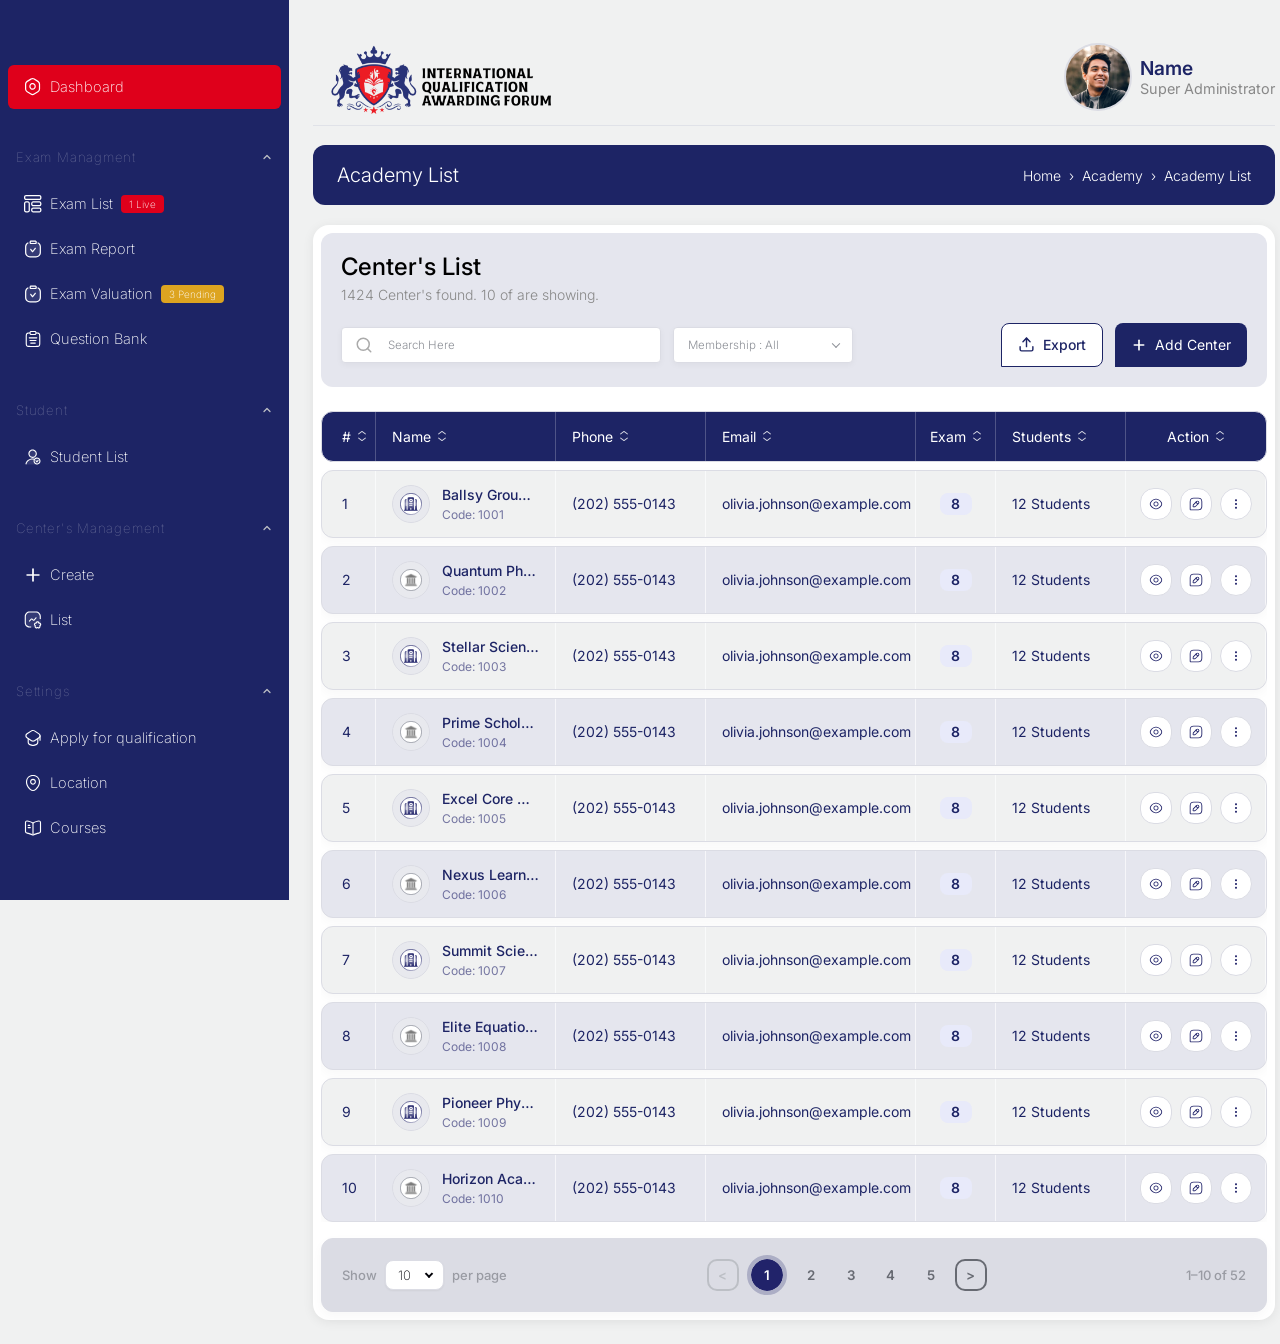
==== commit e7780b90: "Refactor: resolve sidebar badge overlaps, optimize breadcrumbs position and formatting, style search" ====
--- a/academy-list.html
+++ b/academy-list.html
@@ -95,12 +95,10 @@
         </div>
         <div class="sidebar-group-content">
           <a class="nav-item" href="#">
-            <img src="images/icon/Create.svg" alt="" />
-            Create
+            <img src="images/icon/Create.svg" alt="" />Create
           </a>
           <a class="nav-item" href="academy-list.html">
-            <img src="images/icon/List.svg" alt="" />
-            List
+            <img src="images/icon/List.svg" alt="" />List
           </a>
         </div>
       </div>
@@ -197,7 +195,7 @@
                   <line x1="21" y1="21" x2="16.65" y2="16.65"/>
                 </svg>
               </span>
-              <input class="al-search-input" type="search" placeholder="Search" aria-label="Search centers" />
+              <input class="al-search-input" type="search" placeholder="Search Here" aria-label="Search centers" />
             </div>
             <div class="al-filter-wrap">
               <select class="al-filter-select" aria-label="Filter by membership">
--- a/css/tokens.css
+++ b/css/tokens.css
@@ -88,6 +88,7 @@
   --table-title-size:      1.2rem;               /* [Title card text size] Font size of Recent Exam List */
   --table-title-weight:    500;                    /* [Title card text weight] Boldness of Recent Exam List */
   --table-pagination-bg:   #DBDCE4;                /* [Pagination card background] Background of the bottom page selection footer card */
+  --table-pagination-gap-top: 16px;                 /* [Pagination top gap] Spacing between the table rows and the pagination card */
   --table-pagination-select-color: #000107;
   --table-pagination-select-weight: 200;            /* [Dropdown weight] Boldness of show-limit select dropdown numbers */
   --table-pagination-info-color:     #999BA3;      /* [Pagination info text color] Text color of '1-10 of 52' info label */
@@ -464,12 +465,12 @@
   --al-page-header-radius:           12px;
   --al-page-header-padding-y:        18px;
   --al-page-header-padding-x:        24px;
-  --al-page-title-size:              1.5rem;
-  --al-page-title-weight:            600;
+  --al-page-title-size:              1.25rem;
+  --al-page-title-weight:            300;
   --al-page-title-color:             var(--color-white);
   --al-page-title-font-style:        normal;
   --al-breadcrumb-size:              0.875rem;
-  --al-breadcrumb-weight:            400;
+  --al-breadcrumb-weight:            300;
   --al-breadcrumb-color:             rgba(255,255,255,0.65);
   --al-breadcrumb-sep-color:         rgba(255,255,255,0.45);
   --al-breadcrumb-active-color:      var(--color-white);
@@ -478,8 +479,8 @@
   /* ── Outer white card ────────────────────────────────────── */
   --al-outer-card-bg:                var(--color-white);
   --al-outer-card-radius:            16px;
-  --al-outer-card-padding-y:         24px;
-  --al-outer-card-padding-x:         24px;
+  --al-outer-card-padding-y:         8px;
+  --al-outer-card-padding-x:         8px;
   --al-outer-card-shadow:            0 2px 12px rgba(0,0,0,0.07);
 
   /* ── Controls Box (Custom Background Wrapper) ─────────────── */
@@ -495,24 +496,27 @@
 
   /* ── Section header (Center's List title) ────────────────── */
   --al-section-title-size:           1.5rem;                    /* [Title font size] "Center's List" heading */
-  --al-section-title-weight:         700;                       /* [Title font weight] */
-  --al-section-title-color:          var(--color-navy);         /* [Title color] */
+  --al-section-title-weight:         500;                       /* [Title font weight] (Lighter weight) */
+  --al-section-title-color:          #000000;                   /* [Title color] (Black) */
   --al-section-title-font-style:     normal;
   --al-section-subtitle-size:        0.875rem;                  /* [Subtitle font size] count text */
-  --al-section-subtitle-weight:      400;
+  --al-section-subtitle-weight:      300;                       /* [Subtitle weight] (Lighter weight) */
   --al-section-subtitle-color:       #888888;
   --al-section-header-margin-bottom: 20px;                      /* [Gap] below title+count before controls */
   --al-section-top-gap:              12px;                      /* [Gap] between title block and action buttons */
+
+  /* ── Buttons styling ─────────────────────────────────────── */
+  --al-btn-border-radius:            8px 8px 8px 0;             /* [Custom Radius] bottom-left corner is sharp/flat */
 
   /* ── Export button ───────────────────────────────────────── */
   --al-export-btn-bg:                var(--color-white);
   --al-export-btn-color:             var(--color-navy);
   --al-export-btn-border-color:      var(--color-navy);
   --al-export-btn-border-width:      1.5px;
-  --al-export-btn-radius:            10px;
+  --al-export-btn-radius:            var(--al-btn-border-radius);
   --al-export-btn-padding-y:         0px;
   --al-export-btn-padding-x:         16px;
-  --al-export-btn-height:            42px;
+  --al-export-btn-height:            44px;                      /* Slightly taller */
   --al-export-btn-size:              0.875rem;
   --al-export-btn-weight:            500;
   --al-export-btn-icon-size:         17px;
@@ -521,12 +525,12 @@
   /* ── Add Center button ───────────────────────────────────── */
   --al-add-btn-bg:                   var(--color-navy);
   --al-add-btn-color:                var(--color-white);
-  --al-add-btn-radius:               10px;
+  --al-add-btn-radius:               var(--al-btn-border-radius);
   --al-add-btn-padding-y:            0px;
   --al-add-btn-padding-x:            16px;
-  --al-add-btn-height:               42px;
+  --al-add-btn-height:               44px;                      /* Slightly taller */
   --al-add-btn-size:                 0.875rem;
-  --al-add-btn-weight:               500;
+  --al-add-btn-weight:               400;                       /* Less weight */
   --al-add-btn-gap:                  8px;
 
   /* ── Controls row (search + filter) ─────────────────────── */
@@ -538,28 +542,32 @@
   --al-search-bg:                    var(--color-white);
   --al-search-border-color:          var(--color-border);
   --al-search-border-width:          1px;
-  --al-search-radius:                10px;
-  --al-search-height:                42px;
-  --al-search-padding-left:          42px;
-  --al-search-placeholder-color:     #BBBBBB;
-  --al-search-text-color:            var(--color-navy);
-  --al-search-text-size:             0.875rem;
-  --al-search-text-weight:           400;
+  --al-search-radius:                4px;                       /* Only a little bit rounded */
+  --al-search-height:                36px;                      /* Smaller height */
+  --al-search-width:                 320px;                     /* Longer search box on desktop */
+  --al-search-padding-left:          46px;                      /* Larger gap between icon and text */
+  --al-search-placeholder-color:     #8E9198;                   /* Placeholder color #8E9198 */
+  --al-search-text-color:            #8E9198;                   /* Text color #8E9198 */
+  --al-search-text-size:             0.72rem;                   /* Smaller text size */
+  --al-search-text-weight:           300;                       /* Small weight */
   --al-search-icon-color:            #AAAAAA;
-  --al-search-icon-size:             16px;
+  --al-search-icon-size:             18px;                      /* Slightly larger icon */
+  --al-search-icon-left:             14px;                      /* Push icon slightly right */
+  --al-search-shadow:                0 2px 6px rgba(0, 0, 0, 0.04); /* Subtly floats the search box */
 
   /* Filter dropdown */
   --al-filter-bg:                    var(--color-white);
   --al-filter-border-color:          var(--color-border);
   --al-filter-border-width:          1px;
-  --al-filter-radius:                10px;
-  --al-filter-height:                42px;
-  --al-filter-text-color:            var(--color-navy);
-  --al-filter-text-size:             0.875rem;
-  --al-filter-text-weight:           400;
+  --al-filter-radius:                4px;                       /* Only a little bit rounded */
+  --al-filter-height:                36px;                      /* Smaller height */
+  --al-filter-text-color:            #8E9198;                   /* Text color #8E9198 */
+  --al-filter-text-size:             0.72rem;                   /* Smaller text size */
+  --al-filter-text-weight:           300;                       /* Small weight */
   --al-filter-padding-x:             14px;
-  --al-filter-width:                 170px;
-  --al-filter-arrow-color:           var(--color-navy);
+  --al-filter-width:                 180px;                     /* Longer membership box on desktop */
+  --al-filter-arrow-color:           #8E9198;                   /* Arrow color #8E9198 */
+  --al-filter-shadow:                0 2px 6px rgba(0, 0, 0, 0.04); /* Subtly floats the dropdown select */
 
   /* ── Table ───────────────────────────────────────────────── */
   --al-table-min-width:              720px;                      /* [Min table width] triggers horizontal scroll below this */
@@ -660,20 +668,24 @@
   --al-mobile-col-num:               42px;
   --al-mobile-col-name:              1fr;
   --al-mobile-col-expand:            42px;
-  --al-mobile-outer-card-padding-y:  16px;
-  --al-mobile-outer-card-padding-x:  14px;
+  --al-mobile-outer-card-padding-y:  6px;                      /* Tighter card padding on mobile */
+  --al-mobile-outer-card-padding-x:  6px;                      /* Tighter card padding on mobile */
   --al-mobile-outer-card-radius:     12px;
-  --al-mobile-section-title-size:    1.2rem;
+  --al-mobile-section-title-size:    1.4rem;                    /* Larger section title */
+  --al-mobile-section-title-weight:  700;                       /* Larger section title weight */
   --al-mobile-section-subtitle-size: 0.8rem;
+  --al-mobile-section-subtitle-weight: 400;                     /* Regular subtitle weight */
+  --al-mobile-controls-box-padding-y: 20px;                     /* Taller box padding */
+  --al-mobile-controls-box-padding-x: 16px;
   --al-mobile-page-header-radius:    8px;
   --al-mobile-page-header-padding-y: 14px;
   --al-mobile-page-header-padding-x: 16px;
   --al-mobile-page-title-size:       1.1rem;
-  --al-mobile-breadcrumb-size:       0.72rem;
+  --al-mobile-breadcrumb-size:       0.65rem;                   /* Smart small breadcrumbs */
   --al-mobile-controls-gap:          10px;
-  --al-mobile-search-height:         40px;
+  --al-mobile-search-height:         34px;                      /* Smaller height */
   --al-mobile-filter-width:          100%;
-  --al-mobile-btn-height:            40px;
+  --al-mobile-btn-height:            42px;                      /* Slightly taller buttons */
   --al-mobile-btn-size:              0.8125rem;
   --al-mobile-topbar-bg:             var(--color-navy);
   --al-mobile-topbar-logo-filter:    brightness(0) invert(1);
--- a/css/components/sidebar.css
+++ b/css/components/sidebar.css
@@ -92,7 +92,7 @@
 .nav-item {
   display: flex;
   align-items: center;
-  gap: var(--space-sm);
+  gap: 0;
   padding: var(--sidebar-nav-item-padding);
   font-size: var(--sidebar-text-size);
   font-weight: var(--sidebar-text-weight);
@@ -128,6 +128,9 @@
 .nav-item img {
   width: var(--sidebar-icon-size);
   height: var(--sidebar-icon-size);
+  min-width: var(--sidebar-icon-size);
+  max-width: var(--sidebar-icon-size);
+  margin-right: var(--space-sm);
   object-fit: contain;
   flex-shrink: 0;
   filter: brightness(0) invert(1) opacity(var(--sidebar-icon-opacity));
@@ -150,6 +153,8 @@
   align-items: center;
   justify-content: center;
   box-sizing: border-box;
+  margin-left: 8px !important;
+  flex-shrink: 0 !important;
 }
 
 .badge-live    { background: var(--color-red);  color: #fff; }
--- a/css/components/table.css
+++ b/css/components/table.css
@@ -368,7 +368,7 @@
   background: var(--table-pagination-bg); /* Footer background */
   border-radius: 12px; /* rounded corners on all four sides */
   border: 1px solid var(--table-row-border);
-  margin-top: 8px; /* space/gap above the pagination card footer */
+  margin-top: var(--table-pagination-gap-top); /* space/gap above the pagination card footer */
   box-shadow: 0 4px 12px rgba(0, 0, 0, 0.03);
   font-size: 0.8125rem;
   color: var(--table-pagination-label-color);
--- a/css/pages/academy-list.css
+++ b/css/pages/academy-list.css
@@ -39,6 +39,15 @@
   padding: var(--al-page-header-padding-y) var(--al-page-header-padding-x);
 }
 
+.al-header-left {
+  display: flex;
+  flex-direction: row;
+  align-items: center;
+  flex-wrap: wrap;
+  gap: 16px;
+  width: 100%;
+}
+
 .al-page-title {
   font-family: var(--font-family);
   font-size: var(--al-page-title-size);
@@ -47,8 +56,10 @@
   color: var(--al-page-title-color);
   margin: 0;
   line-height: 1.2;
-}
-
+  order: 1;
+}
+
+.al-breadcrumbs,
 .al-breadcrumb {
   display: flex;
   align-items: center;
@@ -56,15 +67,34 @@
   font-family: var(--font-family);
   font-size: var(--al-breadcrumb-size);
   font-weight: var(--al-breadcrumb-weight);
-  color: var(--al-breadcrumb-color);
-}
-
-.al-bc-sep {
-  color: var(--al-breadcrumb-sep-color);
-}
-
+  color: var(--color-white);
+  order: 2;
+  margin-left: auto;
+}
+
+.al-breadcrumbs a,
+.al-breadcrumb a {
+  color: var(--color-white);
+  text-decoration: none;
+  transition: opacity 0.15s;
+  font-size: var(--al-breadcrumb-size);
+  font-weight: var(--al-breadcrumb-weight);
+}
+
+.al-breadcrumbs a:hover,
+.al-breadcrumb a:hover {
+  opacity: 0.8;
+}
+
+.al-breadcrumbs span,
+.al-breadcrumb span,
+.al-breadcrumb-separator,
+.al-bc-sep,
+.al-breadcrumb-active,
 .al-bc-active {
-  color: var(--al-breadcrumb-active-color);
+  color: var(--color-white);
+  font-size: var(--al-breadcrumb-size);
+  font-weight: var(--al-breadcrumb-weight);
 }
 
 .al-header-profile {
@@ -196,7 +226,7 @@
 /* Search wrapper */
 .al-search-wrap {
   position: relative;
-  width: 280px; /* Clean, fixed size as in reference image */
+  width: var(--al-search-width);
   min-width: 160px;
 }
 
@@ -226,7 +256,7 @@
 
 .al-search-icon {
   position: absolute;
-  left: 13px;
+  left: var(--al-search-icon-left);
   top: 50%;
   transform: translateY(-50%);
   color: var(--al-search-icon-color);
@@ -252,6 +282,7 @@
   font-size: var(--al-search-text-size);
   font-weight: var(--al-search-text-weight);
   color: var(--al-search-text-color);
+  box-shadow: var(--al-search-shadow);
   outline: none;
   box-sizing: border-box;
   transition: border-color 0.15s;
@@ -290,6 +321,7 @@
   font-size: var(--al-filter-text-size);
   font-weight: var(--al-filter-text-weight);
   color: var(--al-filter-text-color);
+  box-shadow: var(--al-filter-shadow);
   outline: none;
   cursor: pointer;
   appearance: none;
@@ -311,9 +343,10 @@
 
 /* Bordered container — clips header's top corners and last row's bottom corners */
 .al-table-border {
-  border: 1px solid var(--color-border);
-  border-radius: var(--al-table-header-radius);
-  overflow: hidden;
+  border: none;
+  background: transparent;
+  border-radius: 0;
+  overflow: visible;
   min-width: var(--al-table-min-width);
 }
 
@@ -338,7 +371,11 @@
 /* ── Header row ──────────────────────────────────────────── */
 .al-header-row {
   background: var(--al-table-header-bg);
+  border-radius: 12px;
+  border: 1px solid var(--table-row-border);
+  margin-bottom: var(--table-row-margin-bottom);
   align-items: stretch;
+  overflow: hidden;
 }
 
 .al-th {
@@ -382,7 +419,19 @@
 .al-tbody { display: block; width: 100%; }
 
 /* Row wrapper — holds row-main and row-detail, carries background color */
-.al-row { box-sizing: border-box; }
+.al-row {
+  border-radius: 12px;
+  border: 1px solid var(--table-row-border);
+  box-shadow: 0 4px 12px rgba(0, 0, 0, 0.03);
+  margin-bottom: var(--table-row-margin-bottom);
+  overflow: hidden;
+  box-sizing: border-box;
+  transition: background-color 0.15s, box-shadow 0.15s;
+}
+
+.al-row:last-child {
+  margin-bottom: 0;
+}
 
 .al-row:nth-child(odd)  { background: var(--al-row-odd-bg); }
 .al-row:nth-child(even) { background: var(--al-row-even-bg); }
@@ -391,12 +440,12 @@
 .al-row-main {
   align-items: center;
   min-height: var(--al-row-min-height);
-  border-top: 1px solid var(--al-row-sep-color);
+  border-top: none !important;
   transition: background 0.12s;
   cursor: default;
 }
 
-.al-row-main:hover { background: var(--al-row-hover-bg); }
+.al-row-main:hover { background: var(--table-row-hover-bg) !important; }
 
 /* ── Table cells ─────────────────────────────────────────── */
 .al-td {
@@ -490,11 +539,12 @@
 .al-expand-btn  { display: none !important; }
 .al-row-detail  { display: none !important; }
 
-/* ── Pagination reset for academy-list context ───────────── */
+/* ── Pagination styling for academy-list context ─────────── */
 .al-outer-card .pagination-bar {
-  margin-top: 0;
-  border-top: 1px solid var(--color-border);
-  border-radius: 0 0 var(--al-table-header-radius) var(--al-table-header-radius);
+  margin-top: var(--table-pagination-gap-top) !important;
+  border: 1px solid var(--table-row-border) !important;
+  border-radius: 12px !important;
+  box-shadow: 0 4px 12px rgba(0, 0, 0, 0.03) !important;
 }
 
 /* Remove the horizontal shift that the exam-list pagination uses */
--- a/css/pages/academy-list-responsive.css
+++ b/css/pages/academy-list-responsive.css
@@ -65,26 +65,45 @@
   .al-header-left {
     display: flex !important;
     flex-direction: column !important;
-    gap: 6px !important;
+    align-items: flex-start !important;
+    gap: 4px !important;
+    flex: 1 !important;
+    margin-right: 16px !important;
   }
 
   .al-page-title {
     font-size: var(--al-mobile-page-title-size) !important;
     color: var(--color-white) !important; /* White text on navy background */
-  }
-
+    order: 1 !important;
+  }
+
+  .al-breadcrumbs,
   .al-breadcrumb {
     font-size: var(--al-mobile-breadcrumb-size) !important;
     gap: 6px !important;
-    color: rgba(255, 255, 255, 0.7) !important; /* Semi-transparent white breadcrumbs */
-  }
-
-  .al-bc-sep {
-    color: rgba(255, 255, 255, 0.4) !important;
-  }
-
+    color: var(--color-white) !important; /* White breadcrumbs */
+    display: flex !important;
+    align-items: center !important;
+    order: 2 !important;
+    margin-left: 0 !important; /* Start directly below page title */
+  }
+
+  .al-breadcrumbs a,
+  .al-breadcrumb a {
+    color: var(--color-white) !important;
+    font-size: var(--al-mobile-breadcrumb-size) !important;
+    font-weight: var(--al-breadcrumb-weight) !important;
+  }
+
+  .al-breadcrumbs span,
+  .al-breadcrumb span,
+  .al-breadcrumb-separator,
+  .al-bc-sep,
+  .al-breadcrumb-active,
   .al-bc-active {
     color: var(--color-white) !important;
+    font-size: var(--al-mobile-breadcrumb-size) !important;
+    font-weight: var(--al-breadcrumb-weight) !important;
   }
 
   /* Superadmin Avatar in page-header (straight/side-by-side with texts) */
@@ -108,7 +127,7 @@
 
   /* ── Controls Box mobile overrides ────────────────────────── */
   .al-controls-box {
-    padding: 16px !important;
+    padding: var(--al-mobile-controls-box-padding-y) var(--al-mobile-controls-box-padding-x) !important;
     border-radius: 8px !important;
     margin-bottom: 16px !important;
   }
@@ -122,17 +141,19 @@
 
   .al-section-title {
     font-size: var(--al-mobile-section-title-size);
+    font-weight: var(--al-mobile-section-title-weight);
   }
 
   .al-section-subtitle {
     font-size: var(--al-mobile-section-subtitle-size);
+    font-weight: var(--al-mobile-section-subtitle-weight);
   }
 
   /* ── Controls row (Custom Mobile Layout) ──────────────────── */
   .al-controls-row {
     display: grid !important;
-    grid-template-columns: 1fr 1fr !important;
-    gap: 8px !important;
+    grid-template-columns: 1.8fr 1.2fr !important;
+    gap: 12px !important;
     margin-top: 14px;
     margin-bottom: 16px;
   }
@@ -173,10 +194,9 @@
     margin-bottom: 8px !important;
   }
 
-  /* Keep buttons small and compact (not stretching) */
   .al-controls-actions .al-btn {
     flex: none !important;
-    height: 36px !important;
+    height: var(--al-mobile-btn-height) !important;
     font-size: var(--al-mobile-btn-size) !important;
     padding: 0 14px !important;
     width: auto !important;
@@ -190,8 +210,11 @@
 
   /* ── Table border container ───────────────────────────────── */
   .al-table-border {
-    min-width: 0;
-    border-radius: var(--al-table-header-radius);
+    min-width: 0 !important;
+    border: none !important;
+    background: transparent !important;
+    border-radius: 0 !important;
+    box-shadow: none !important;
   }
 
   /* ── Header row: 3-column mobile grid ─────────────────────── */
@@ -386,9 +409,10 @@
 
   /* ── Pagination on mobile/tablet ──────────────────────────── */
   .al-outer-card .pagination-bar {
-    border-radius: 0 0 var(--al-mobile-outer-card-radius) var(--al-mobile-outer-card-radius);
-    border-top: 1px solid var(--color-border);
-    margin-top: 0;
+    border-radius: 12px !important;
+    border: 1px solid var(--table-row-border) !important;
+    margin-top: var(--table-pagination-gap-top) !important;
+    box-shadow: 0 4px 12px rgba(0, 0, 0, 0.03) !important;
     box-sizing: border-box !important;
 
     /* Horizontal layout for tablet viewports (601px to 900px) */
